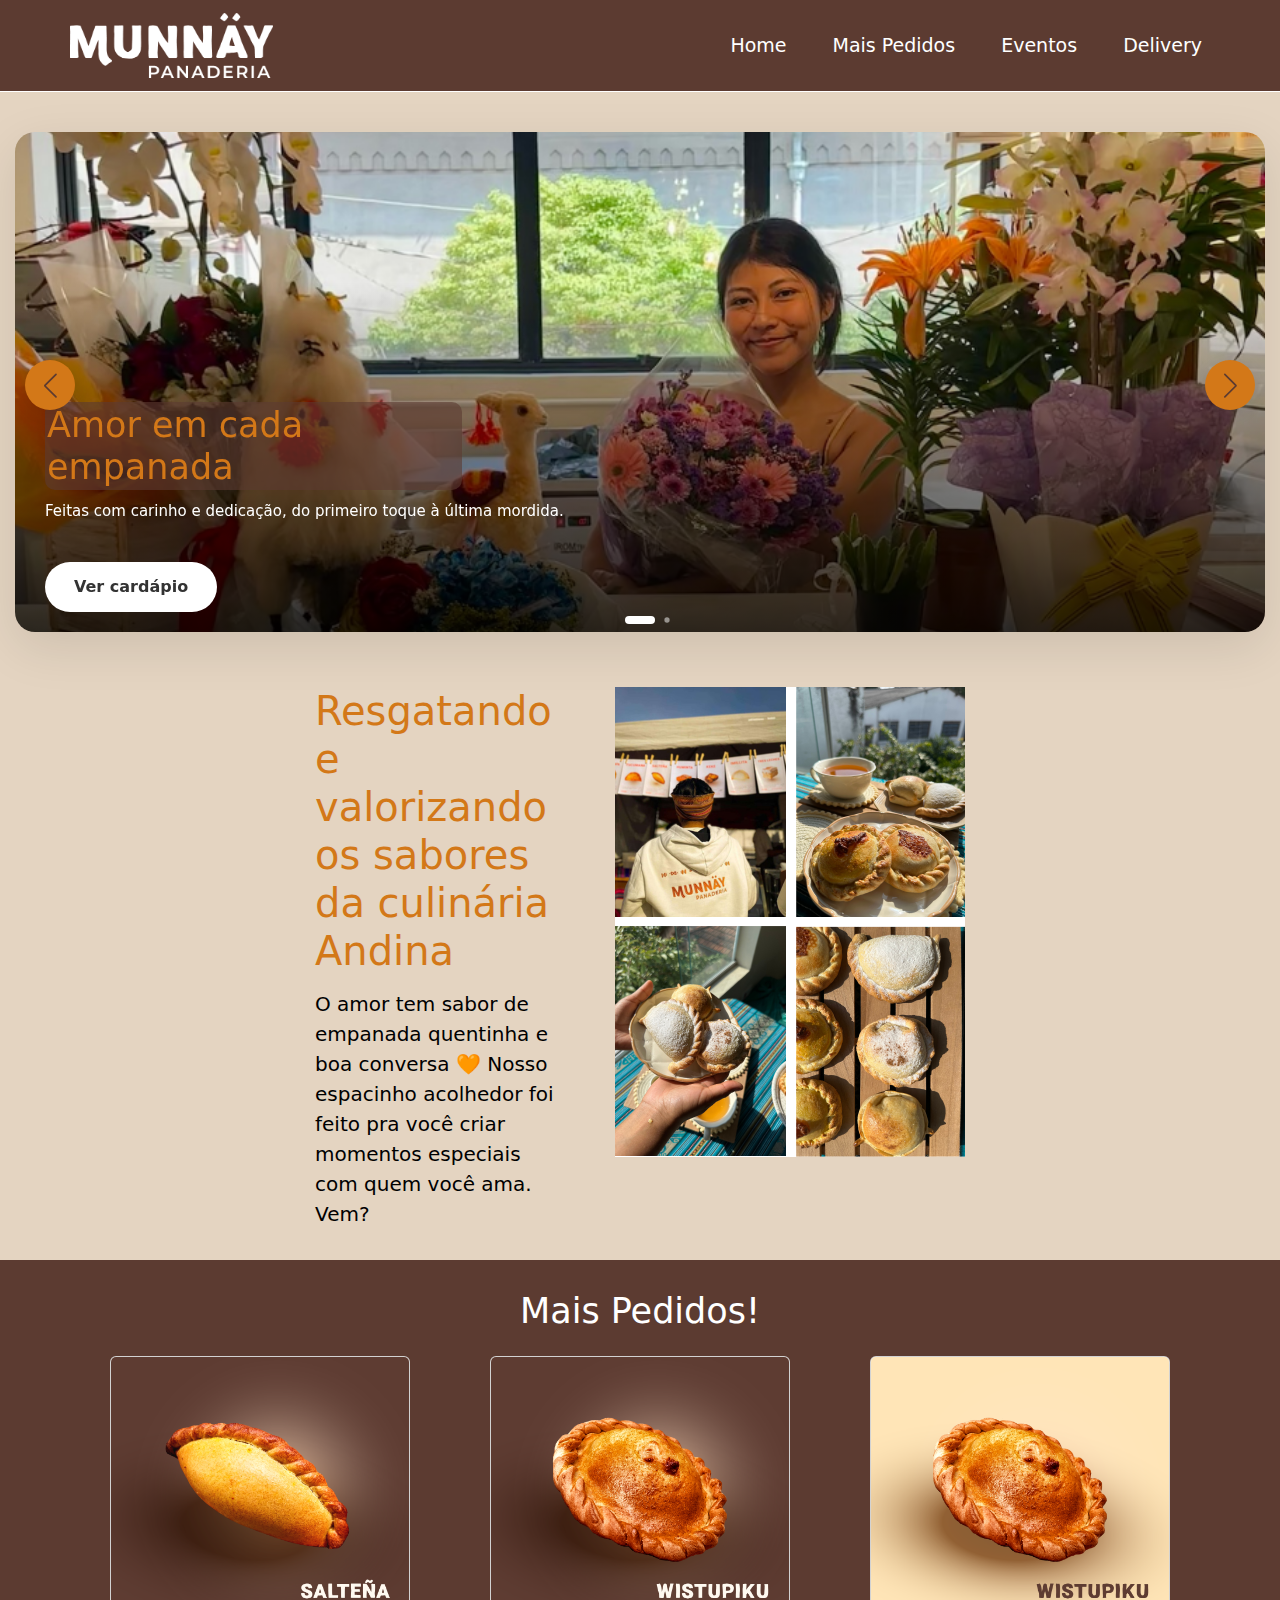
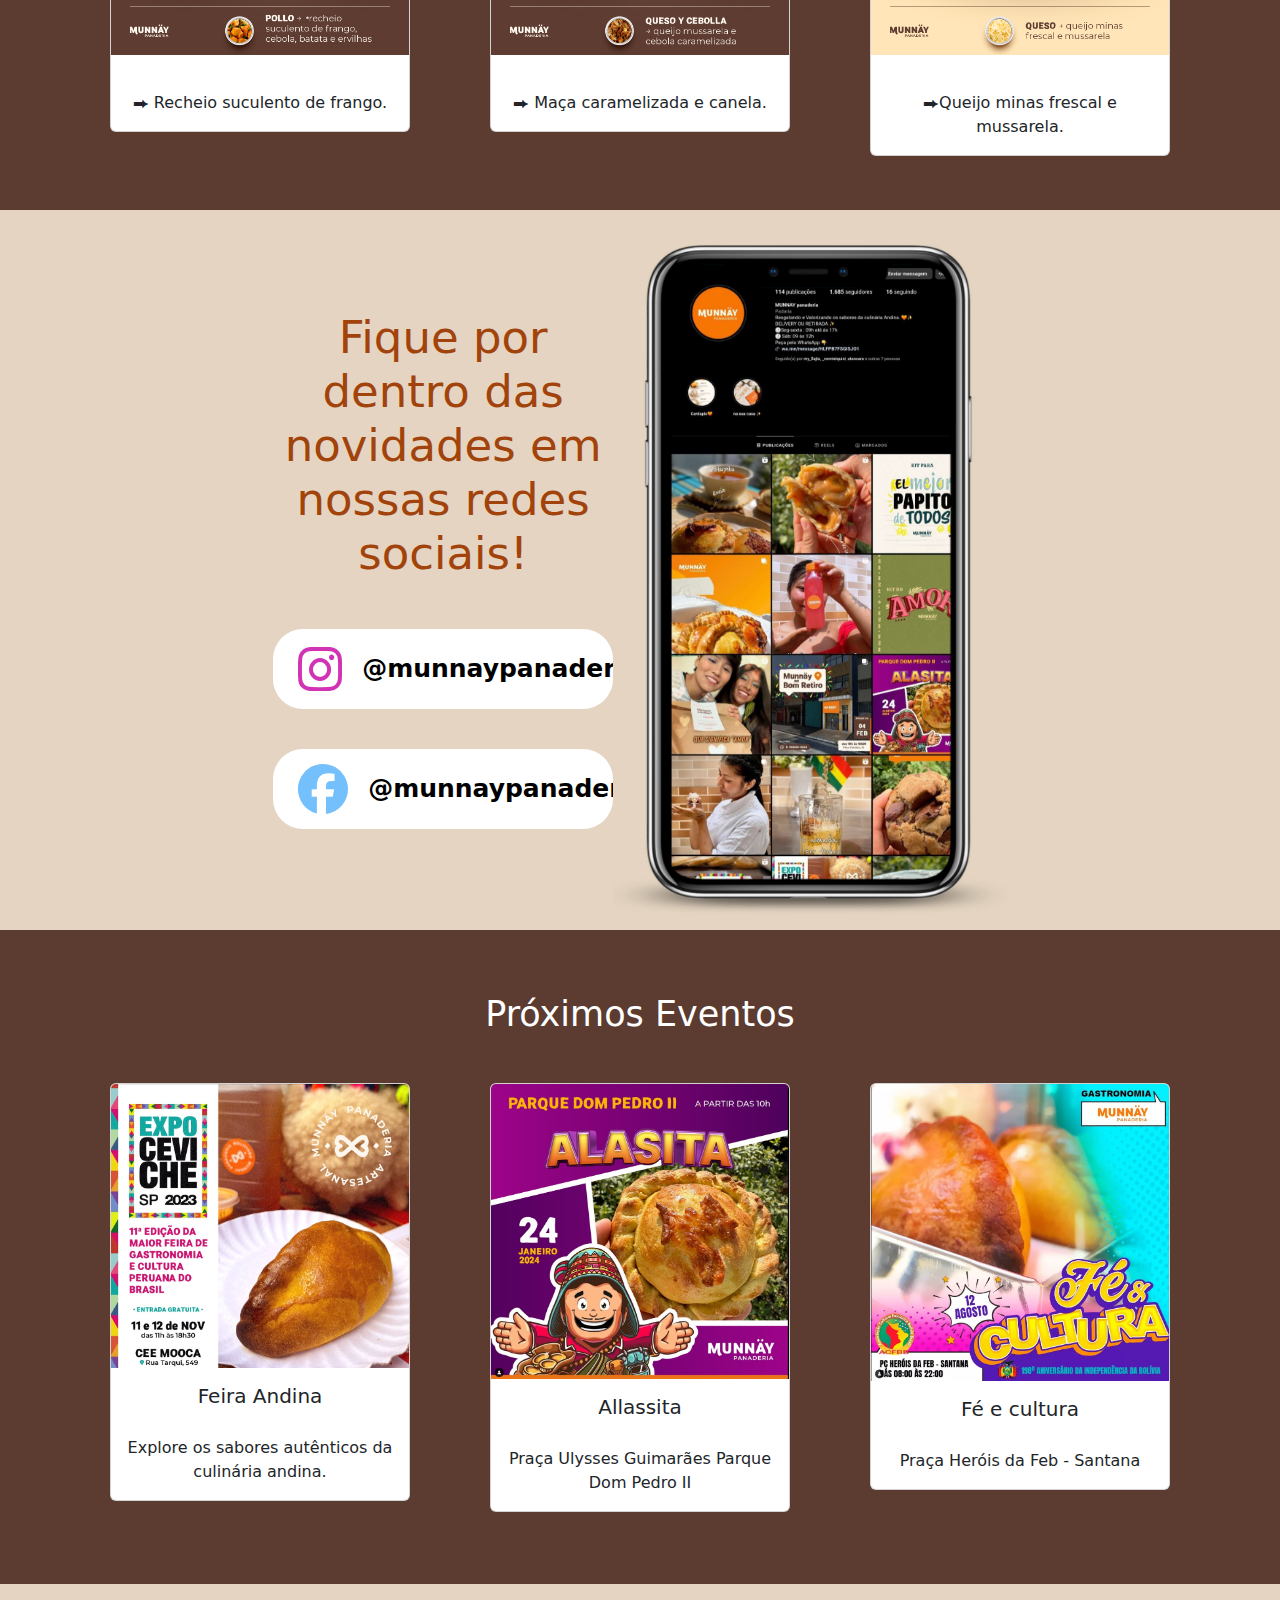
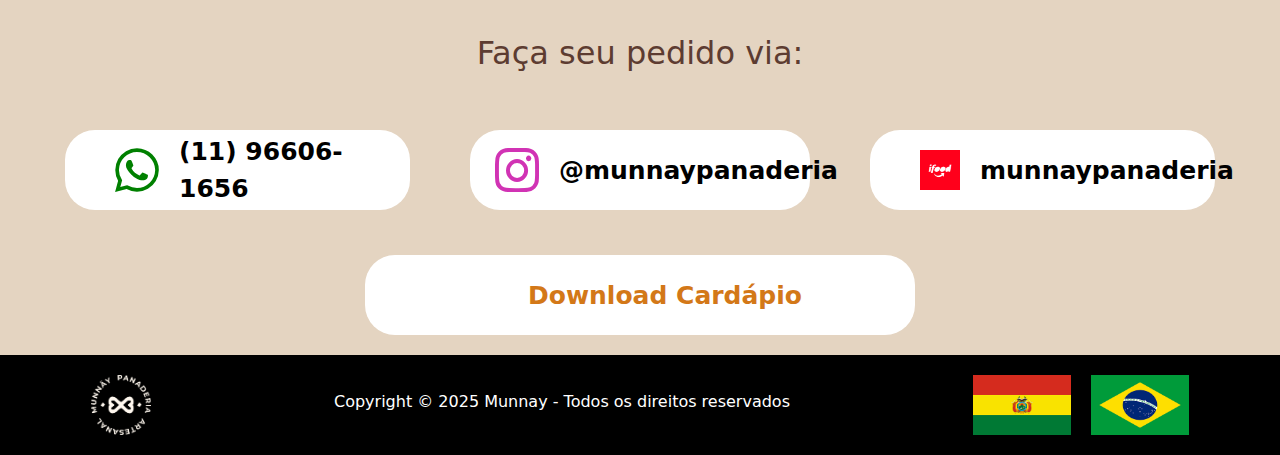
==== index.html @ 59b4f4cb "s" ====
<!DOCTYPE html>
<html lang="pt-br">

<head>
    <meta charset="UTF-8">
    <meta name="viewport" content="width=device-width, initial-scale=1.0">
    <title>Munnäy Panaderia</title>
    <link rel="icon" type="image/x-icon" href="./assets/logo-laranja2.PNG">
    <link rel="stylesheet" href="https://cdnjs.cloudflare.com/ajax/libs/font-awesome/6.5.2/css/all.css">
    <link rel="preconnect" href="https://fonts.googleapis.com">
    <link rel="preconnect" href="https://fonts.gstatic.com" crossorigin>
    <link href="https://fonts.googleapis.com/css2?family=DM+Sans:wght@100..1000&display=swap" rel="stylesheet">
    <link rel="stylesheet" href="https://cdn.jsdelivr.net/npm/swiper@11/swiper-bundle.min.css">
    <link rel="stylesheet" href="https://cdnjs.cloudflare.com/ajax/libs/animate.css/4.1.1/animate.min.css">
    <link rel="stylesheet" href="https://emersontarqui.github.io/quarta/css/main.css" />
    <link href="https://cdn.jsdelivr.net/npm/bootstrap@5.3.3/dist/css/bootstrap.min.css" rel="stylesheet">
</head>

<body>
    <nav class="navbar navbar-expand-lg header">
        <div class="container">
            <a class="navbar-brand" href="#"><img src="./assets/logo_branco.png" height="65" alt="Logo" /></a>
            <button class="navbar-toggler" type="button" data-bs-toggle="collapse" data-bs-target="#navbarNav">
                <span class="navbar-toggler-icon"></span>
            </button>
            <div class="collapse navbar-collapse" id="navbarNav">
                <ul class="navbar-nav ms-auto">
                    <li class="nav-item"><a class="nav-link" href="#home">Home</a></li>
                    <li class="nav-item"><a class="nav-link" href="#sobre">Mais Pedidos</a></li>
                    <li class="nav-item"><a class="nav-link" href="#eventos">Eventos</a></li>
                    <li class="nav-item"><a class="nav-link" href="#delivery">Delivery</a></li>
                </ul>
            </div>
        </div>

    </nav>

    <section class="carrossel">

        <div class="swiper-container">
    
            <div class="swiper">
                <!-- Dentro dessa classe colocamos os slides -->
                <div class="swiper-wrapper"> 
                    <!-- slide1 -->
                    <div class="swiper-slide" style="background-image: url('./assets/carrossel1.png');">
                     <div class="slide-overlay"></div>
                     <div class="slide-content">
                     <h2>Amor em cada empanada</h2>
                     <p>Feitas com carinho e dedicação, do primeiro toque à última mordida.</p>
                     <a href="https://drive.google.com/file/d/1AQqlFdP1Kxzvd8Bk-unu0koOihPmuIw1/view?usp=sharing" target="_blank" class="btn">Ver cardápio</a>
                    </div>
                </div>
                
        
                <!-- slide2 -->
        
                <div class="swiper-slide" style="background-image: url('./assets/carrossel2.jpg');">
                    <div class="slide-overlay"></div>
                    <div class="slide-content">
                    <h2>Tradição em cada pedaço</h2>
                    <p>Receitas feitas com dedicação, trazendo aconchego em cada mordida.</p>
                    <a href="https://api.whatsapp.com/message/HLFPB7FSGISJO1?autoload=1&app_absent=0"  target="_blank" class="btn">Peça Já</a>
                   </div>
               </div>
               
        
                  <!-- slide3 -->
        
                  <div class="swiper-slide" style="background-image: url('./assets/carrossel3.jpg');">
                    <div class="slide-overlay"></div>
                    <div class="slide-content">
                    <h2>Sabor feito com amor</h2>
                    <p>Empanadas preparadas com amor, para momentos que aquecem o coração.</p>
                    <a href="https://www.instagram.com/munnaysp/" target="_blank" class="btn">Descubra mais</a>
                   </div>
               </div>
               </div>
        
                    <!-- Paginaçào (pontinhos para saber em qual slide está)-->
                    <div class="swiper-pagination"> </div>
                        <!-- Botoes para navegaçao -->
                        <div class="swiper-button-prev"></div>
                        <div class="swiper-button-next"></div>
                    
              
            </div>
        </div>
    
    </section>
    
<section class="home">
    <article class="column-home" id="home">
        <h1 class="animate__animated animate__backInLeft">Resgatando e valorizando os sabores da culinária Andina</h1>
        <p>O amor tem sabor de empanada quentinha e boa conversa 🧡
            Nosso espacinho acolhedor foi feito pra você criar momentos especiais
            com quem você ama. Vem?</p>
        </article>

        <div class="img-home">
            <img src="./assets/gridfotos.png" alt="Imagem Principal">
        </div>
    </section>



    <section class="sobre" id="sobre">
    <article class="container text-center" >
        <h2 class="mb-4 text-pedidos  animate__animated animate__bounce animate__infinite animate__slow">Mais Pedidos!</h2>
       
        <div class="row">
            <div class="col-md-4 mb-4">
                <div class="card">
                    <img src="./assets/saltena.PNG" class="card-img-top" alt="Saltena">
                    <div class="card-body">
                        <p class="card-text">⮕ Recheio suculento de frango.</p>
                    </div>
                </div>
            </div>
            <div class="col-md-4 mb-4">
                <div class="card">
                    <img src="./assets/wistupiku.PNG" class="card-img-top" alt="Imillita">
                    <div class="card-body">
                        <p class="card-text">⮕ Maça caramelizada e canela.</p>
                    </div>
                </div>
            </div>
            <div class="col-md-4 mb-4">
                <div class="card">
                    <img src="./assets/wistupiku2.PNG" class="card-img-top" alt="Wistupiku">
                    <div class="card-body">
                        <p class="card-text">⮕Queijo minas frescal e mussarela.</p>
                    </div>
                </div>
            </div>
        </div>
        </article>
    </section>

    <section class="redes" id="redes">
        <div class="mainredes">
            <h4 class="animate__animated animate__pulse  animate__infinite">Fique por dentro das novidades em nossas redes sociais!</h4>
            <a href="https://www.instagram.com/munnaypanaderia/" class="instagram" target="_blank"><i
                    class="fa-brands fa-instagram" style="color: #d133b4; font-size: 50px"></i>@munnaypanaderia</a>
            <a href="https://www.facebook.com/munnaypanaderia/" class="facebook" target="_blank"><i
                    class="fa-brands fa-facebook" style="color: #74C0FC; font-size: 50px"></i>@munnaypanaderia</a>
        </div>
        <div class="celular-redes">
            <img src="./assets/mockupcel.png"  alt="celularredes" />
        </div>
    </section>

    <section class="eventos">
        <article class="container py-5 text-center" id="eventos">
            <h2 class="text-eventos mb-5 animate__animated animate__flash animate__infinite animate__slow">Próximos Eventos</h2>
            <div class="row">
                <div class="col-sm-12 col-md-4 mb-4">
                    <div class="card">
                        <img src="evento1.png" class="card-img-top img-fluid" alt="Evento 1">
                        <div class="card-body">
                            <h5 class="card-title">Feira Andina</h5>
                            <p class="card-text">Explore os sabores autênticos da culinária andina.</p>
                        </div>
                    </div>
                </div>
                <div class="col-sm-12 col-md-4 mb-4">
                    <div class="card">
                        <img src="./assets/evento2.png" class="card-img-top img-fluid" alt="Evento 2">
                        <div class="card-body">
                            <h5 class="card-title">Allassita</h5>
                            <p class="card-text">Praça Ulysses Guimarães Parque Dom Pedro II</p>
                        </div>
                    </div>
                </div>
                <div class="col-sm-12 col-md-4 mb-4">
                    <div class="card">
                        <img src="./assets/evento3.png" class="card-img-top img-fluid" alt="Evento 3">
                        <div class="card-body">
                            <h5 class="card-title">Fé e cultura</h5>
                            <p class="card-text">Praça Heróis da Feb - Santana</p>
                        </div>
                    </div>
                </div>
            </div>
        </article>
    </section>
    

    <section class="delivery" id="delivery">

        <div class="header-delivery">
            <h2 class=" animate__animated animate__bounceIn animate__infinite animate__slow">Faça seu pedido via:</h2>
        </div>

        <article class="maindelivery">

            <a href="https://api.whatsapp.com/message/HLFPB7FSGISJO1?autoload=1&app_absent=0" class="whatsapp"
                target="_blank"><i class="fa-brands fa-whatsapp" style="color: green; font-size: 50px"></i>(11)
                96606-1656</a>
            <a href="https://www.instagram.com/munnaysp/" class="instagram" target="_blank"><i
                    class="fa-brands fa-instagram" style="color: #d133b4; font-size: 50px"></i>@munnaypanaderia</a>
            <a href="https://www.ifood.com.br/" class="ifood" target="_blank"><img src="./assets/Ifood.png" alt="ifood"
                    height="40px" width="40px">munnaypanaderia</a>

        </article>

        <article class="footer-delivery">
            <a href="https://drive.google.com/file/d/1AQqlFdP1Kxzvd8Bk-unu0koOihPmuIw1/view?usp=sharing" class="cardapio" target="_blank" alt="cardapio">Download Cardápio</a>
        </article>

    </section>



  <footer>
        <img class="logofooter" src="./assets/logo-branco-2.PNG" alt="logo-branco-2" height="60px" width="60px">
        <div class="text-footer">
        <h6>Copyright © 2025 Munnay - Todos os direitos reservados</h6>
    </div>
        <div class="bandeiras">
        <img src="./assets/bandeira bolivia.png" height="60px" width="98px"  alt="bandeirabolivia">
        <img src="./assets/bandeirabrasil.png" height="60px" width="98px"  alt="bandeirabrasil">
        </div>
    </footer>

    <script src="https://cdn.jsdelivr.net/npm/swiper@11/swiper-bundle.min.js"></script>
    <script src="https://cdn.jsdelivr.net/npm/bootstrap@5.3.3/dist/js/bootstrap.bundle.min.js"></script>
    <script src="https://emersontarqui.github.io/quarta/css/animacao/script.js"></script>
</html>
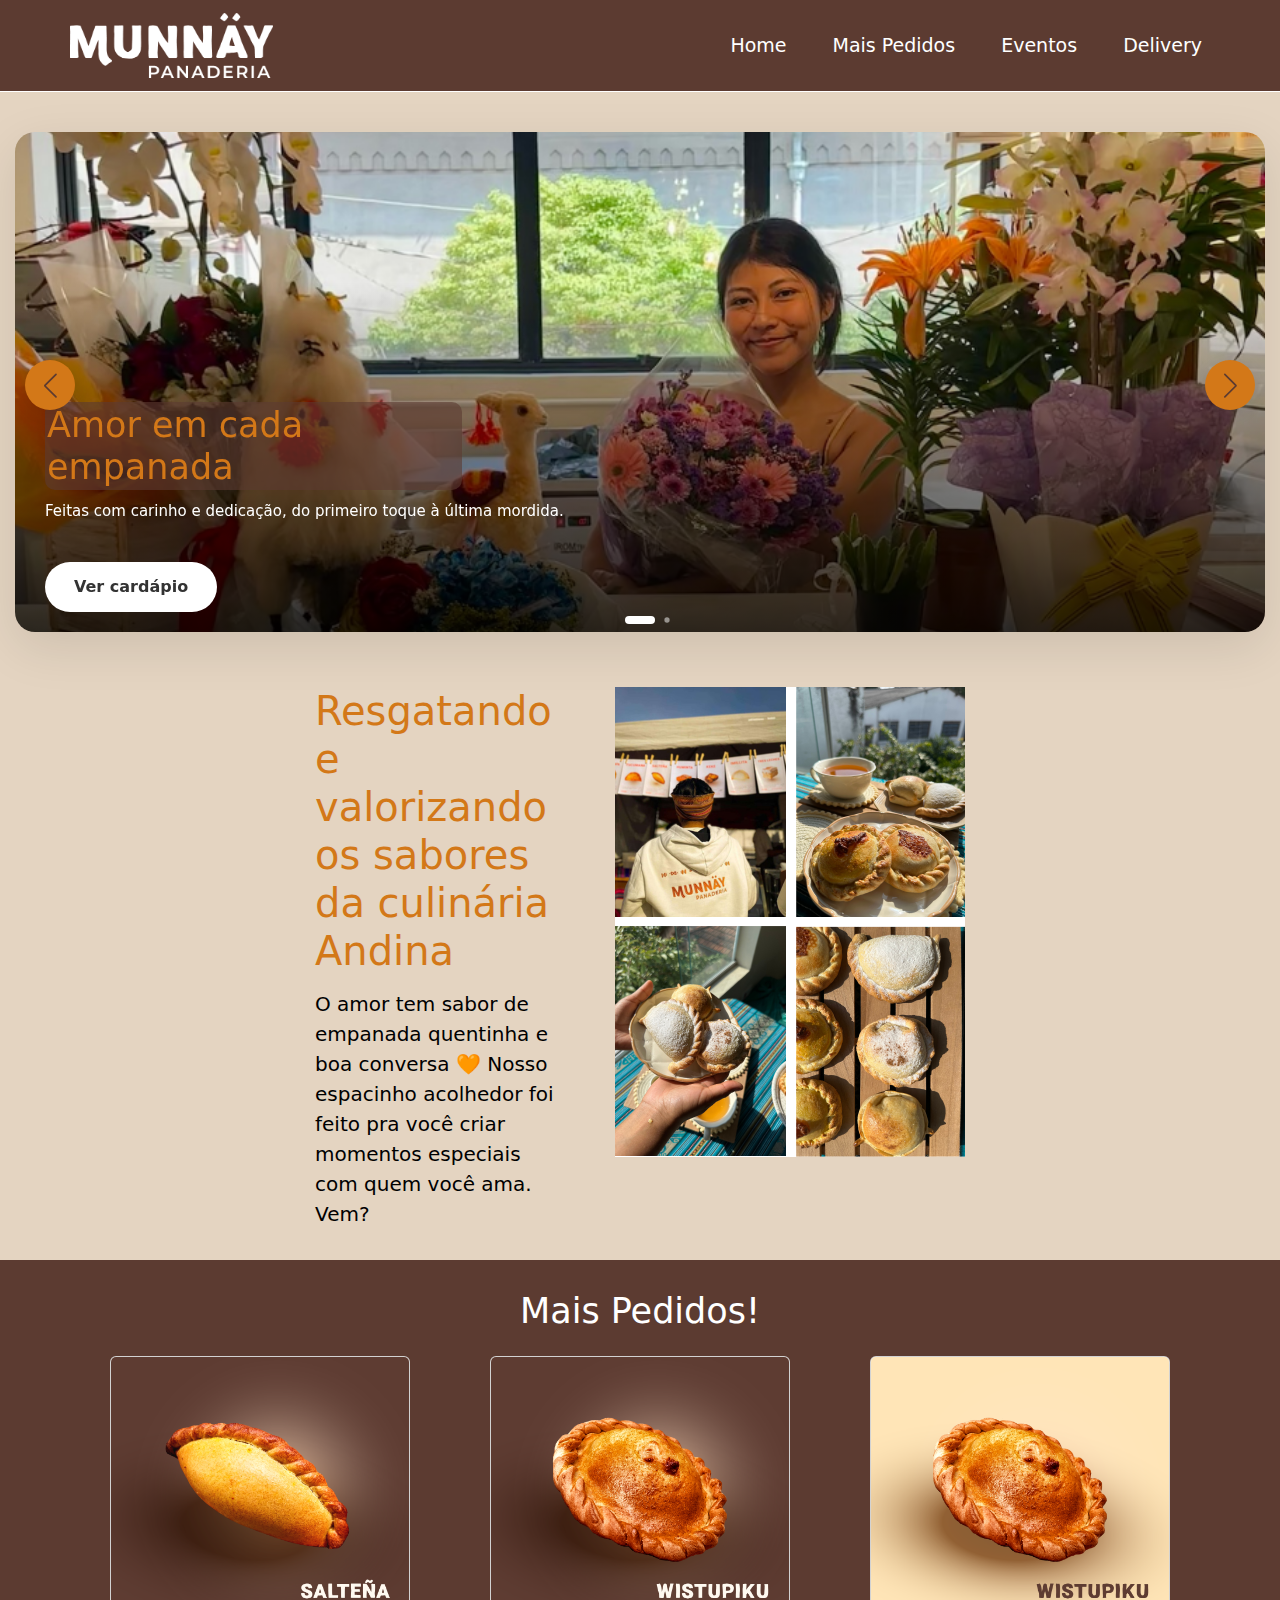
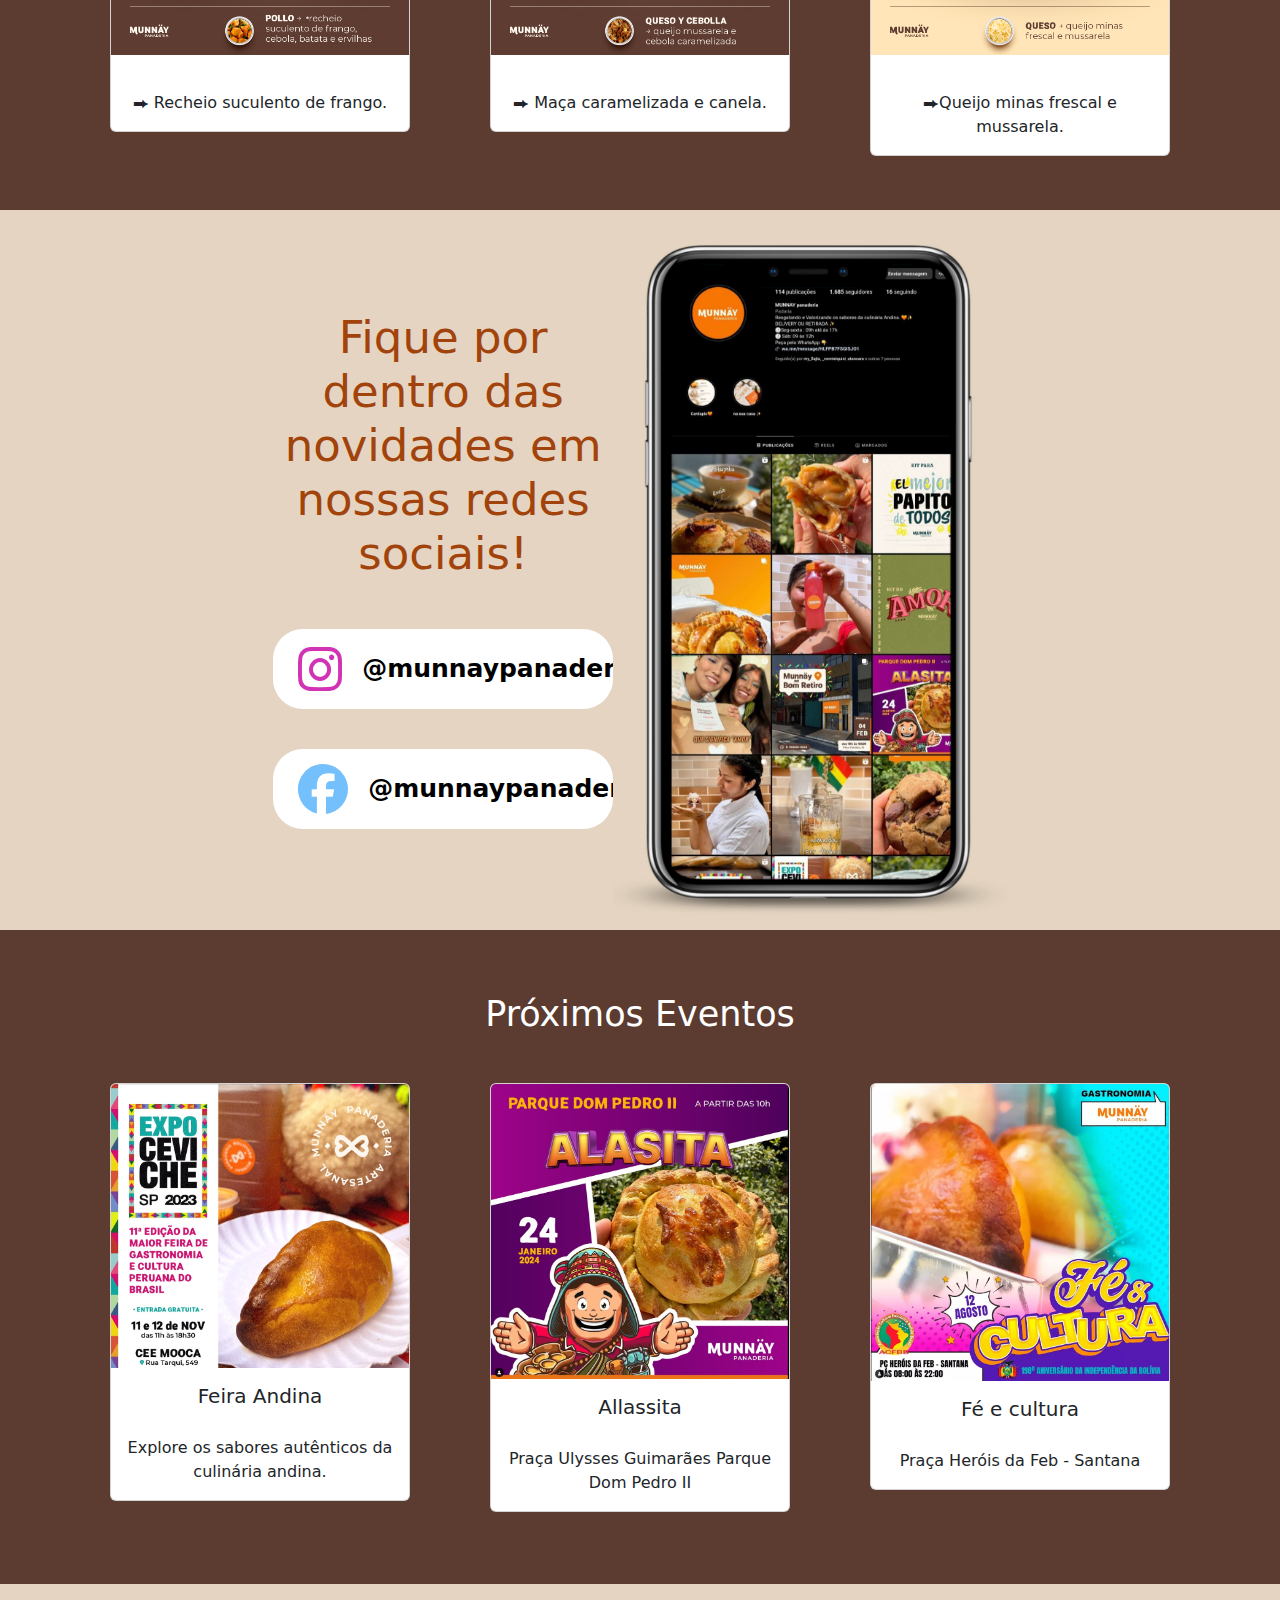
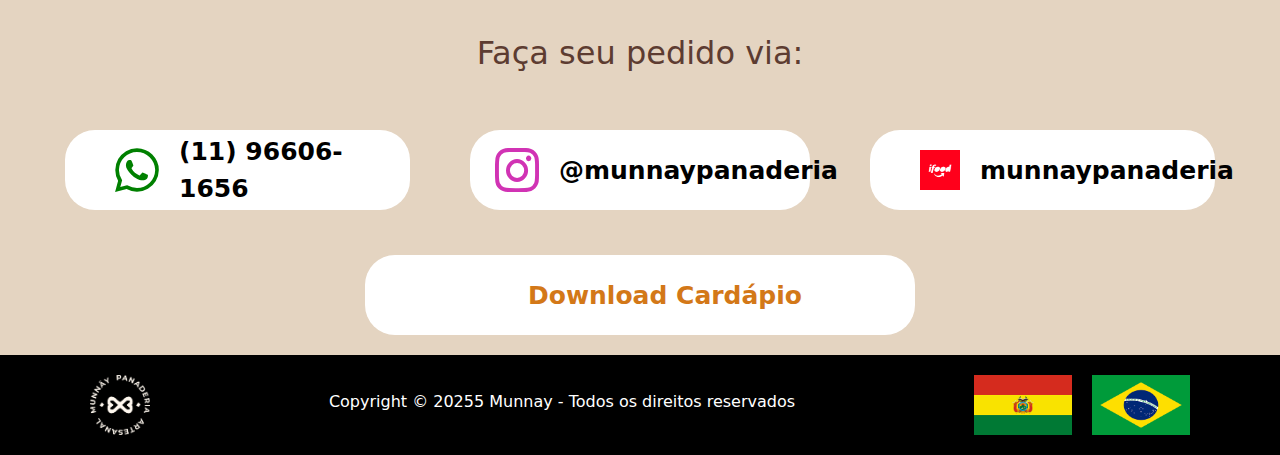
==== commit 069d9099: "s" ====
--- a/index.html
+++ b/index.html
@@ -215,7 +215,7 @@
   <footer>
         <img class="logofooter" src="./assets/logo-branco-2.PNG" alt="logo-branco-2" height="60px" width="60px">
         <div class="text-footer">
-        <h6>Copyright © 2025 Munnay - Todos os direitos reservados</h6>
+        <h6>Copyright © 20255 Munnay - Todos os direitos reservados</h6>
     </div>
         <div class="bandeiras">
         <img src="./assets/bandeira bolivia.png" height="60px" width="98px"  alt="bandeirabolivia">
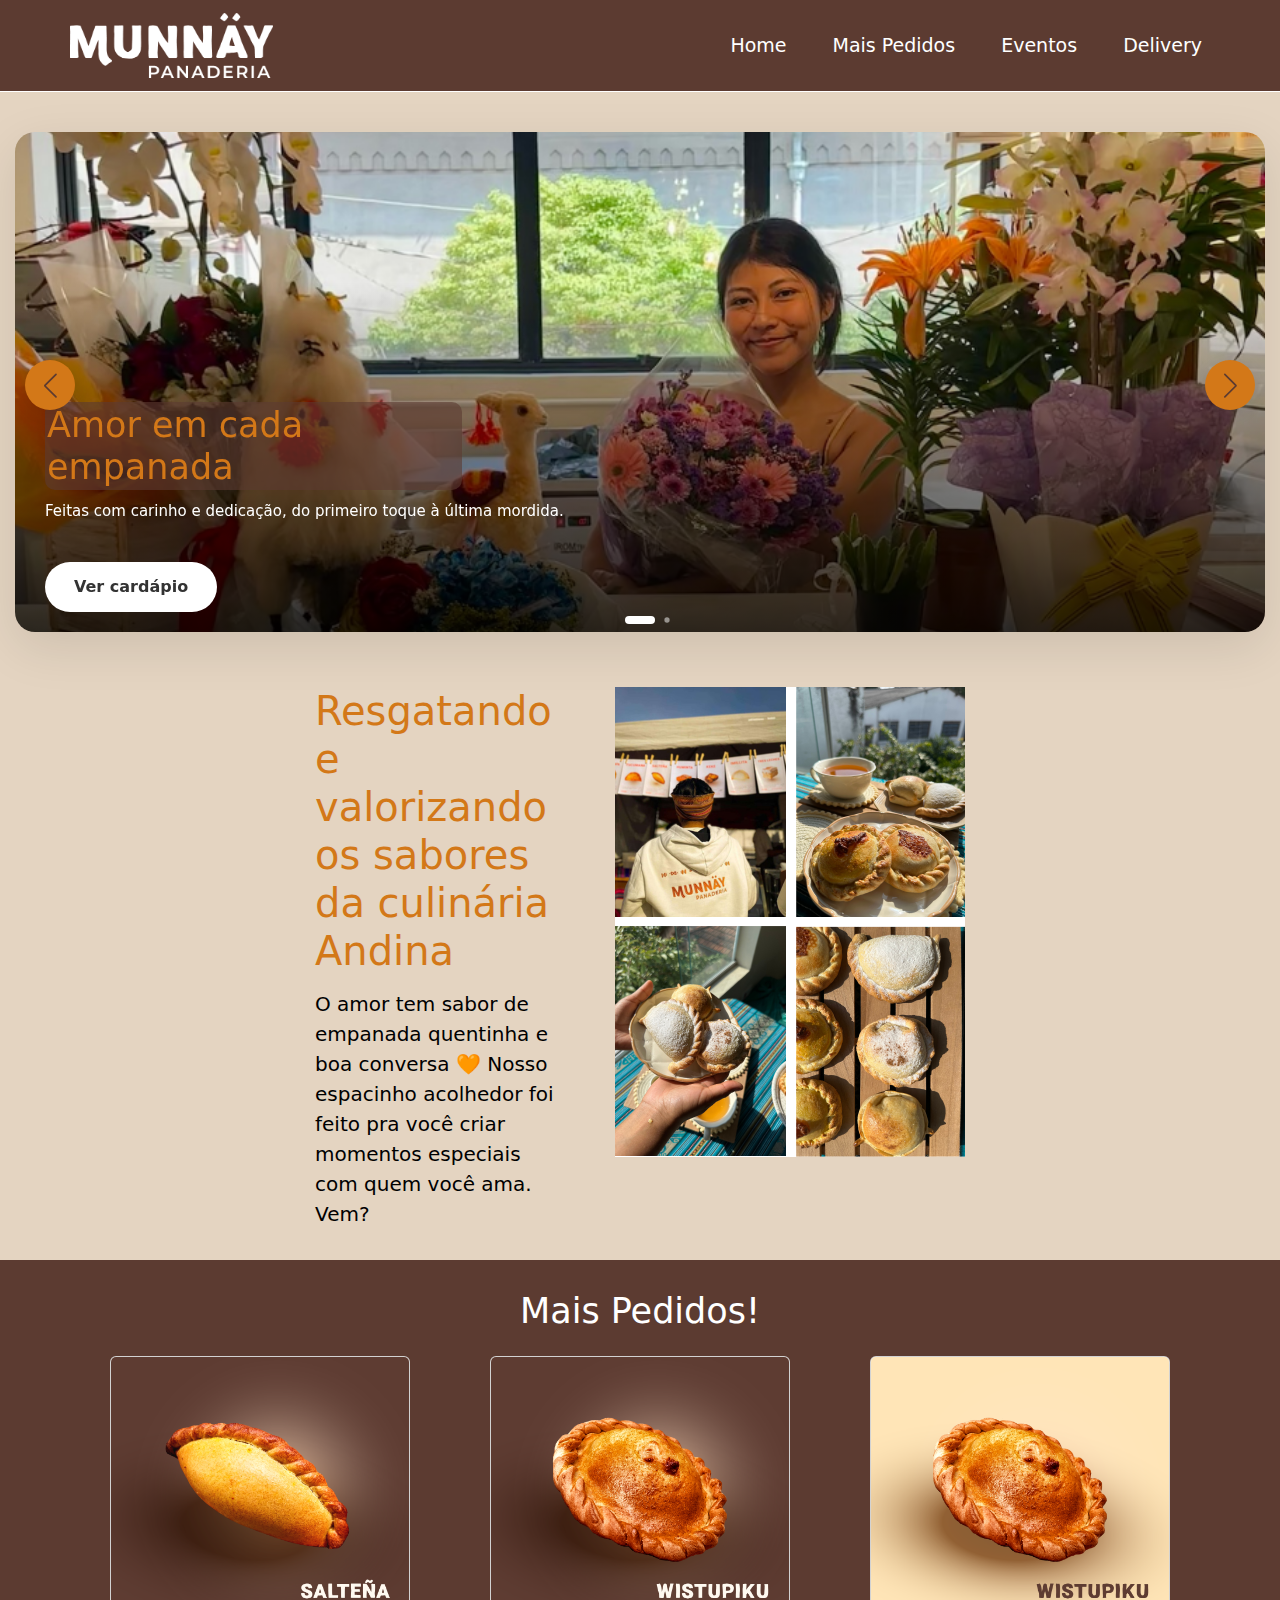
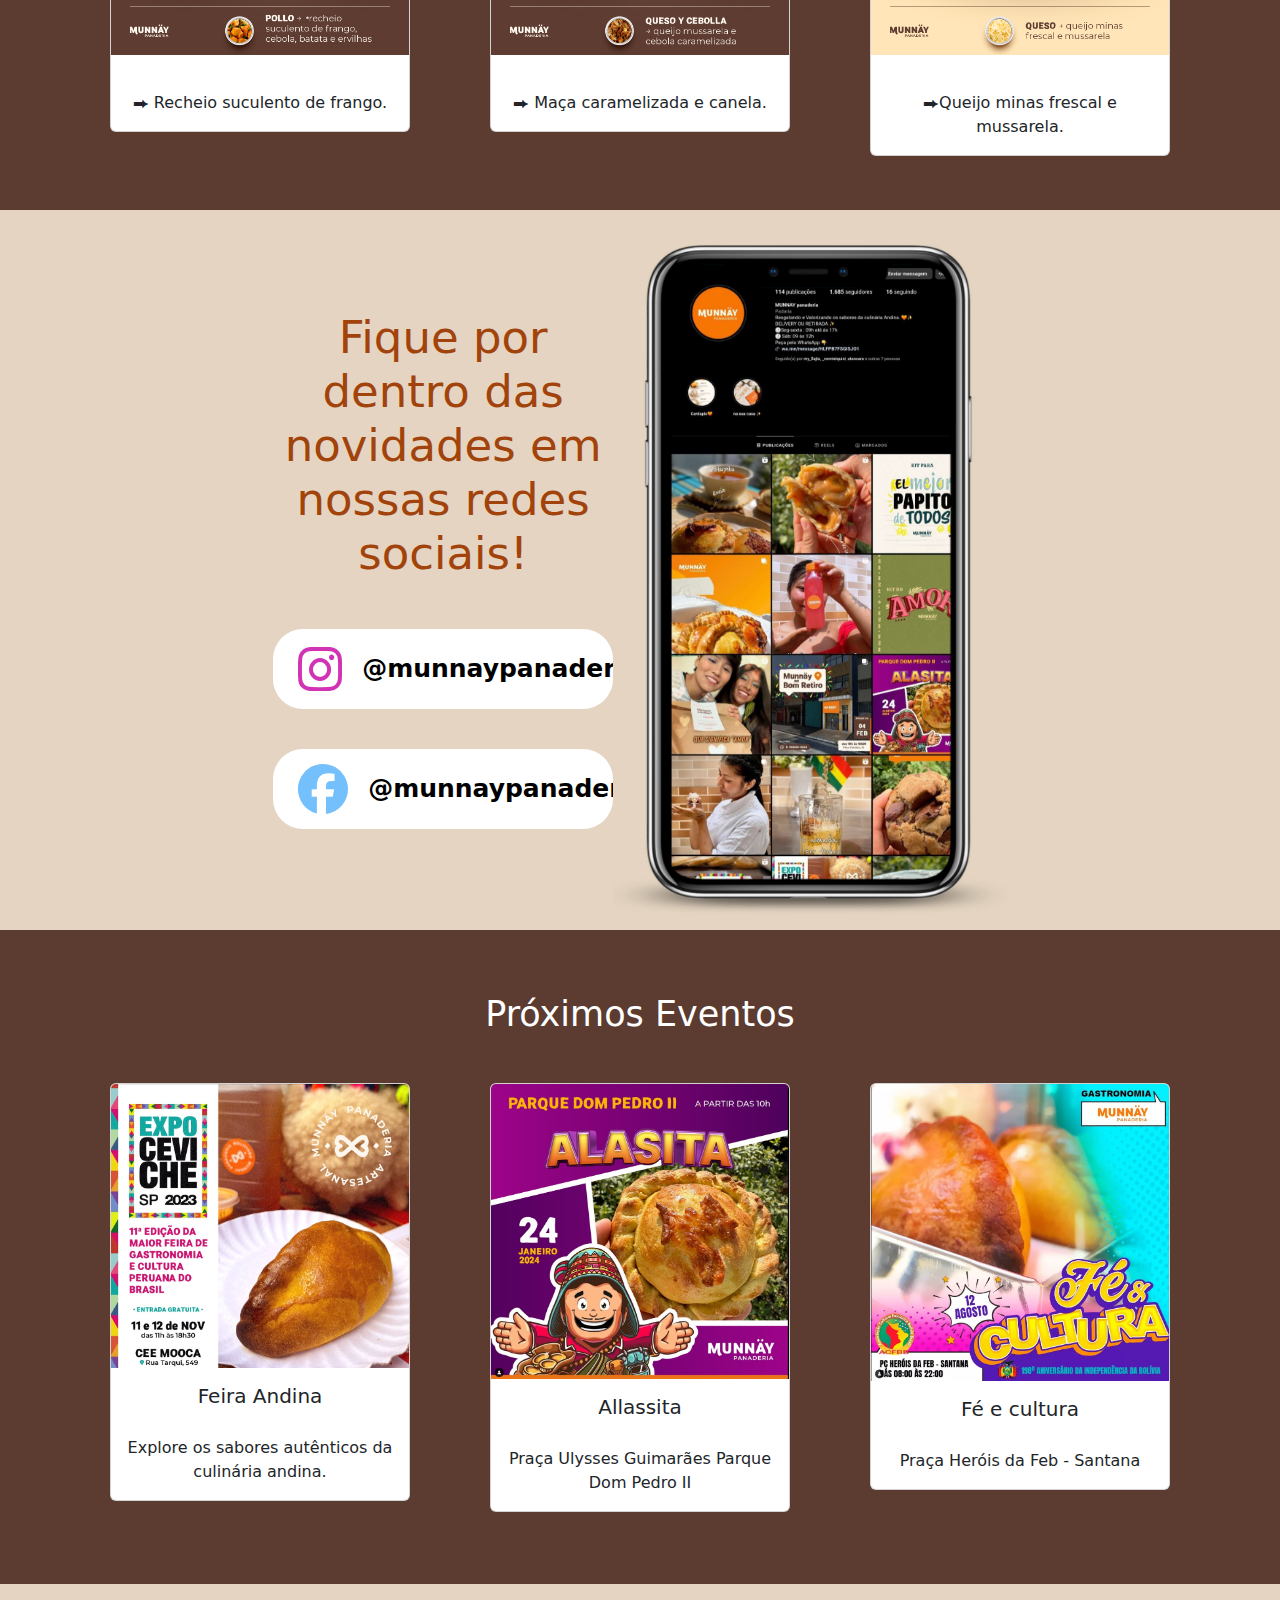
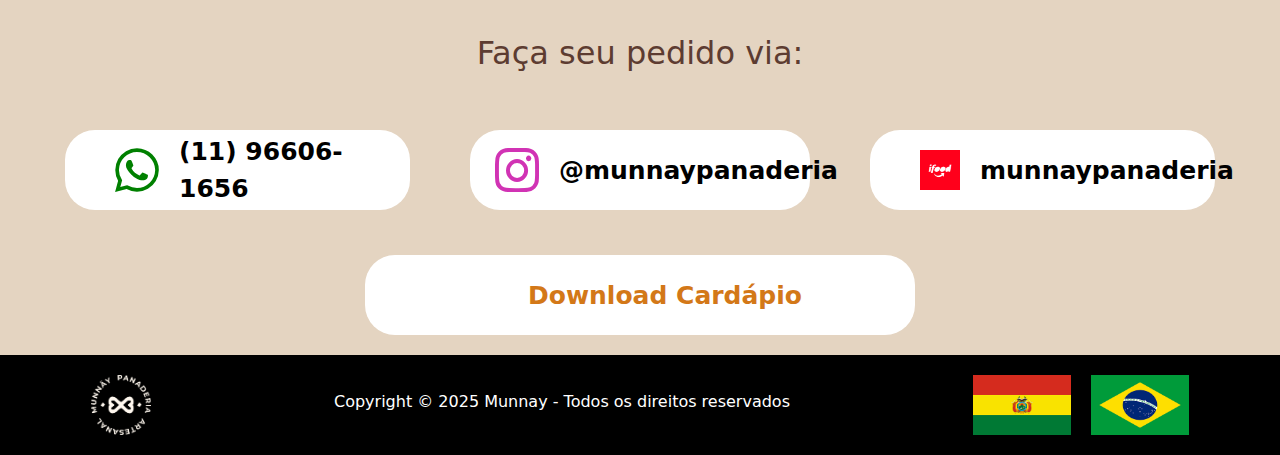
==== commit e6f6798a: "s" ====
--- a/index.html
+++ b/index.html
@@ -215,7 +215,7 @@
   <footer>
         <img class="logofooter" src="./assets/logo-branco-2.PNG" alt="logo-branco-2" height="60px" width="60px">
         <div class="text-footer">
-        <h6>Copyright © 20255 Munnay - Todos os direitos reservados</h6>
+        <h6>Copyright © 2025 Munnay - Todos os direitos reservados</h6>
     </div>
         <div class="bandeiras">
         <img src="./assets/bandeira bolivia.png" height="60px" width="98px"  alt="bandeirabolivia">
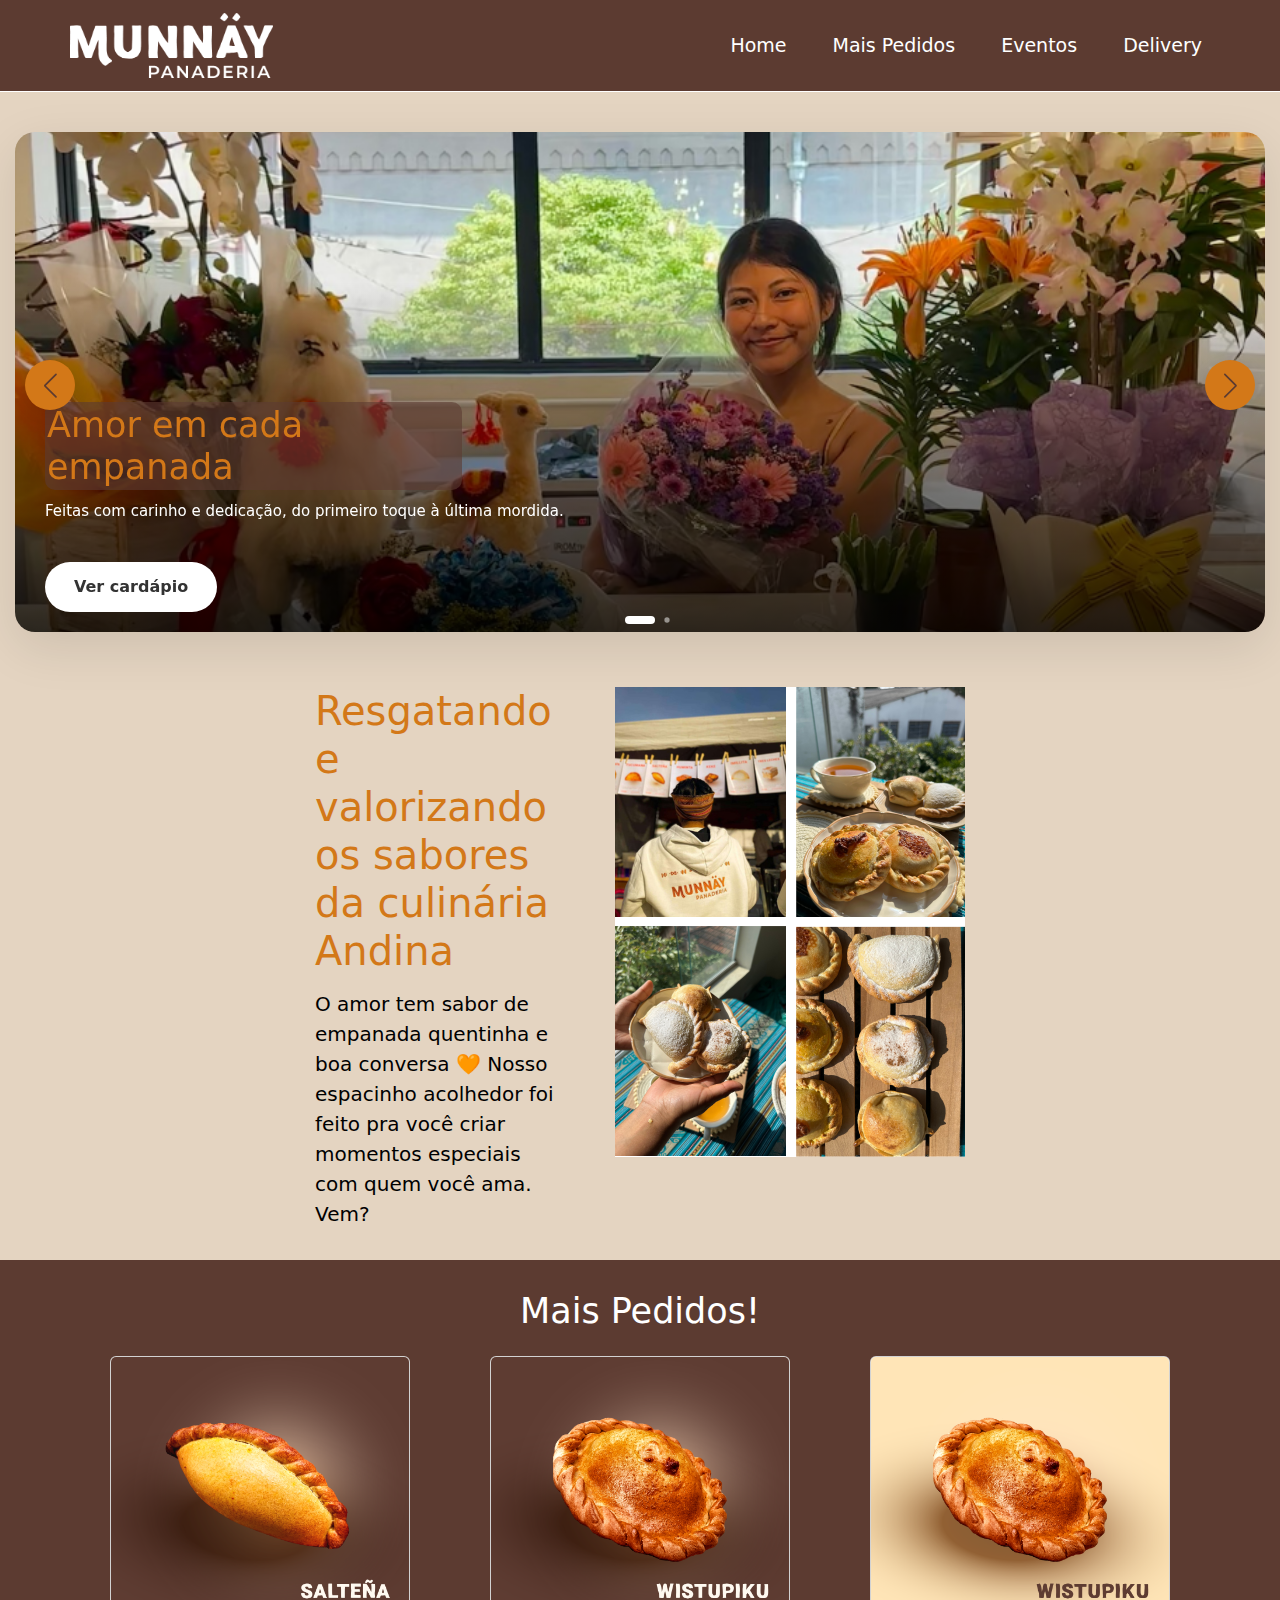
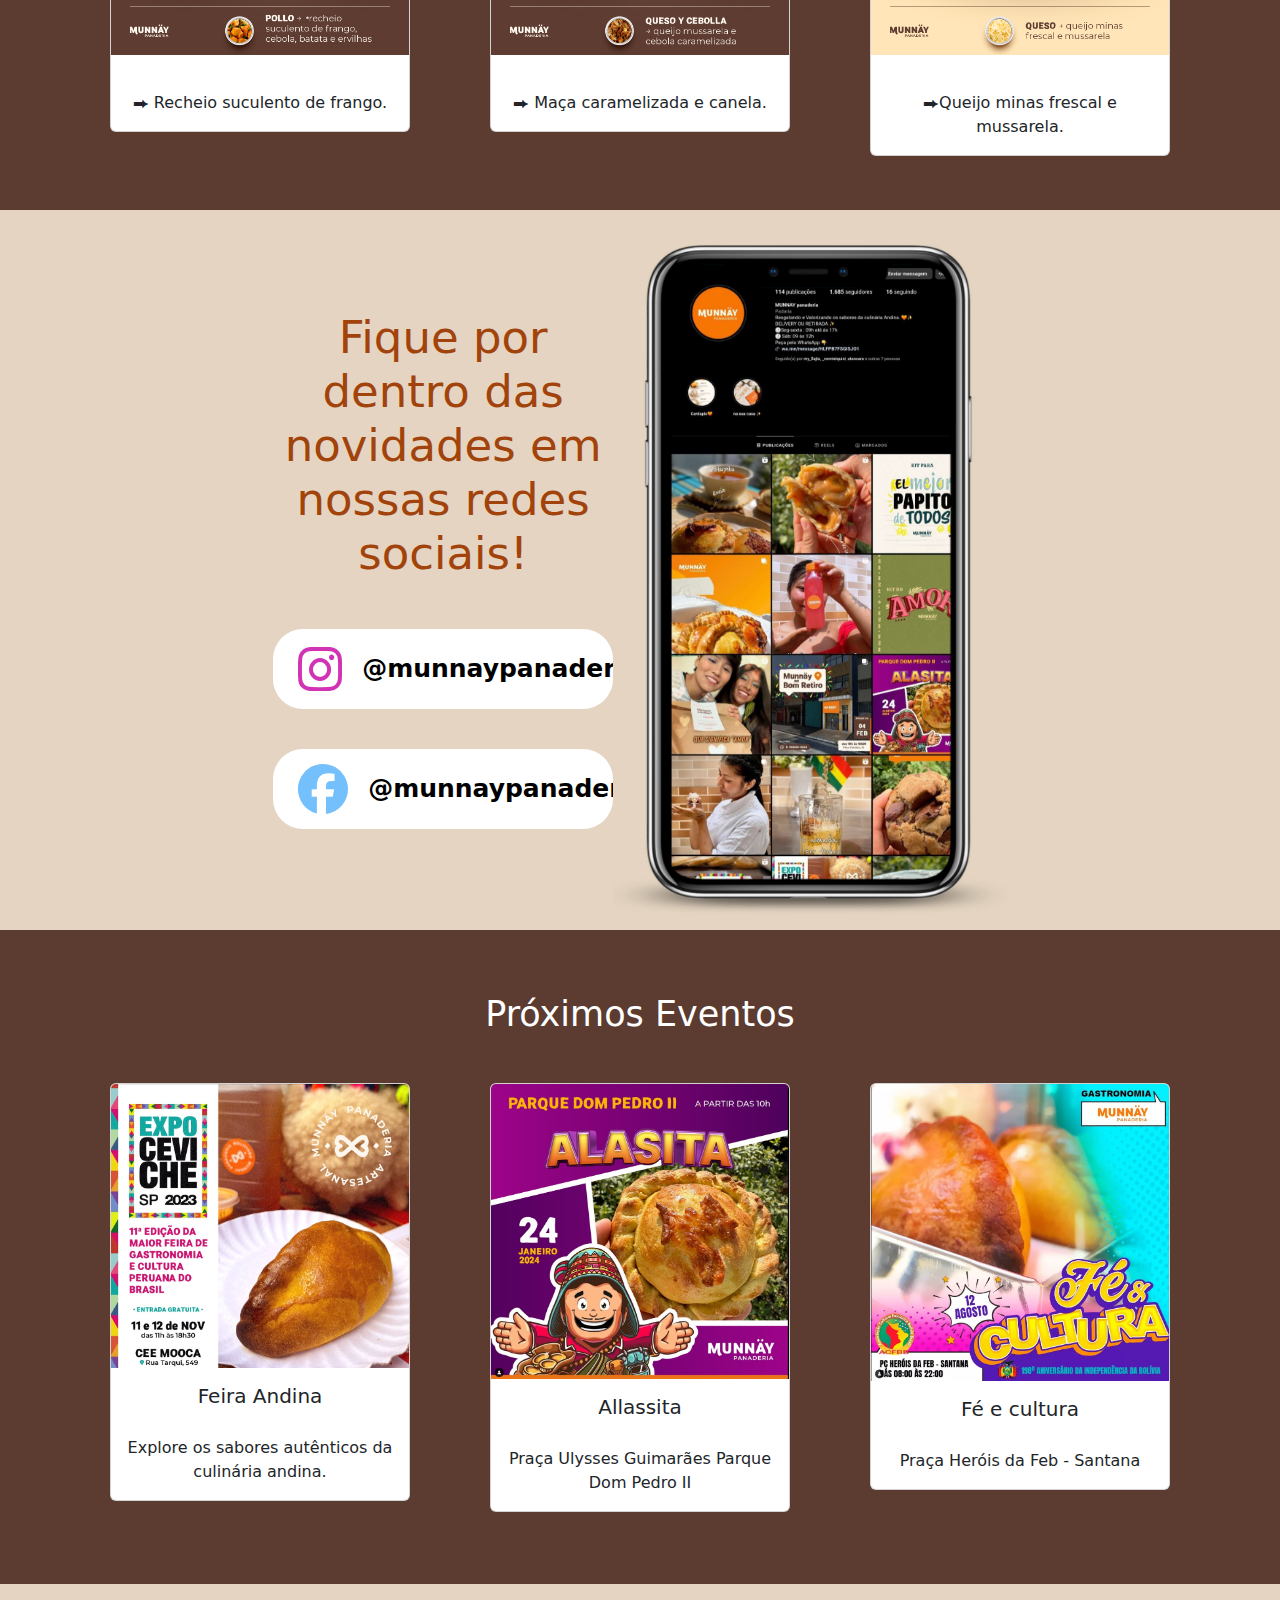
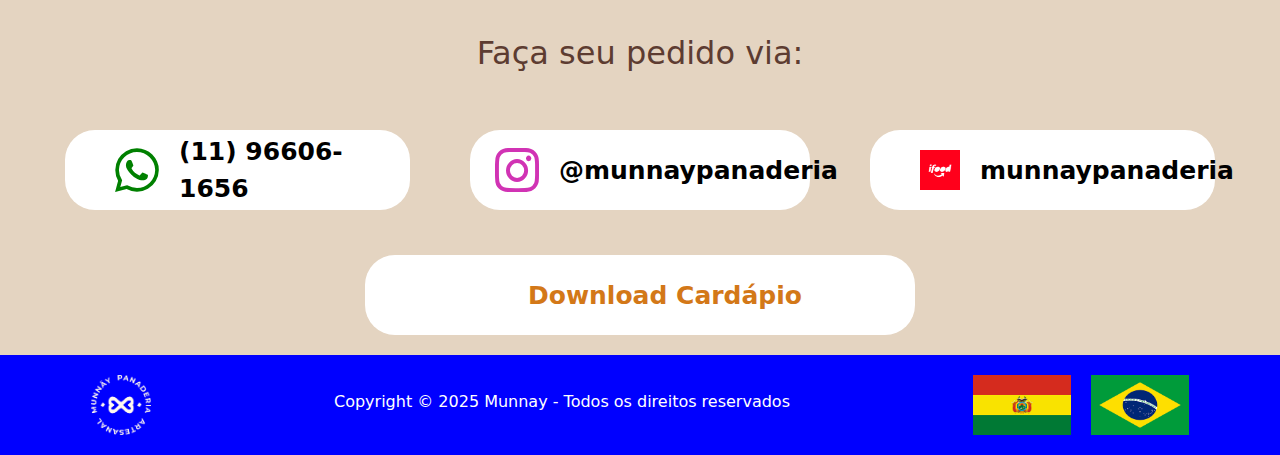
==== commit 65189faa: "s" ====
--- a/index.html
+++ b/index.html
@@ -156,7 +156,7 @@
             <div class="row">
                 <div class="col-sm-12 col-md-4 mb-4">
                     <div class="card">
-                        <img src="evento1.png" class="card-img-top img-fluid" alt="Evento 1">
+                        <img src="./assets/evento1.png" class="card-img-top img-fluid" alt="Evento 1">
                         <div class="card-body">
                             <h5 class="card-title">Feira Andina</h5>
                             <p class="card-text">Explore os sabores autênticos da culinária andina.</p>
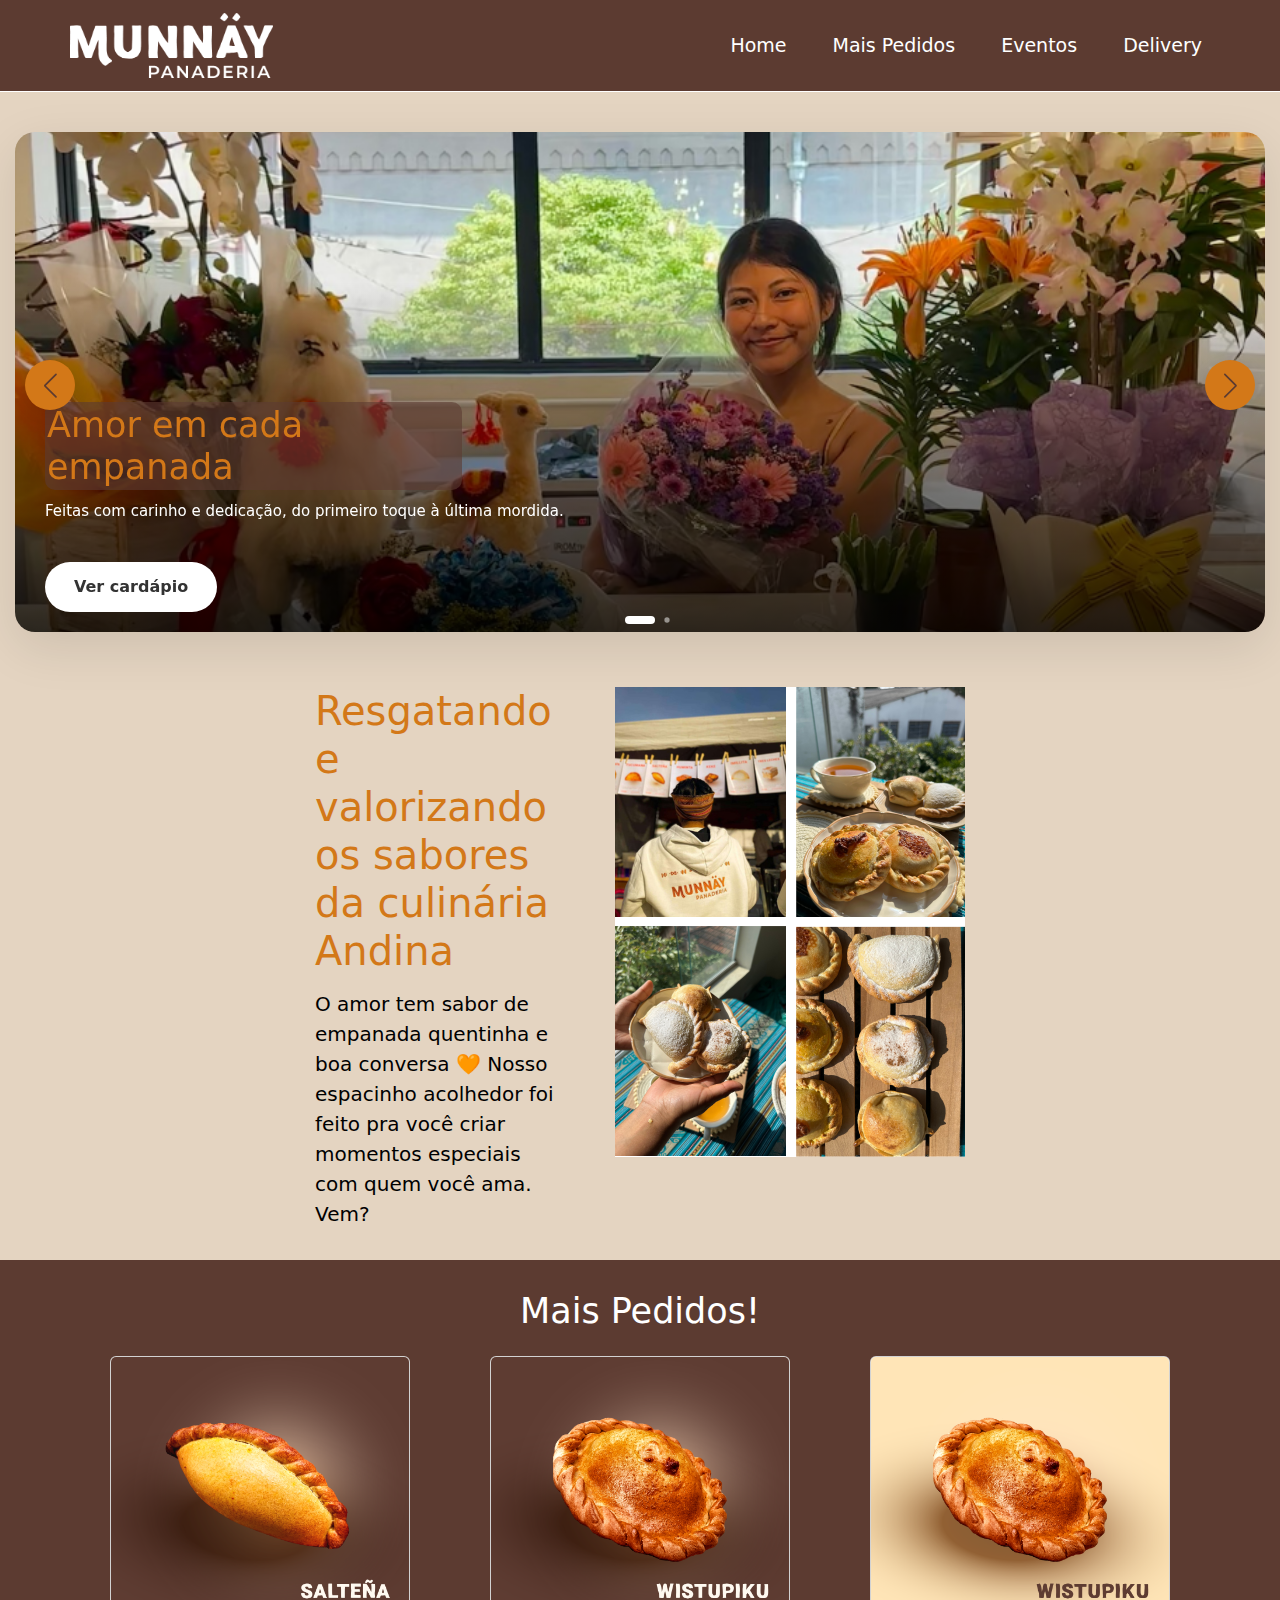
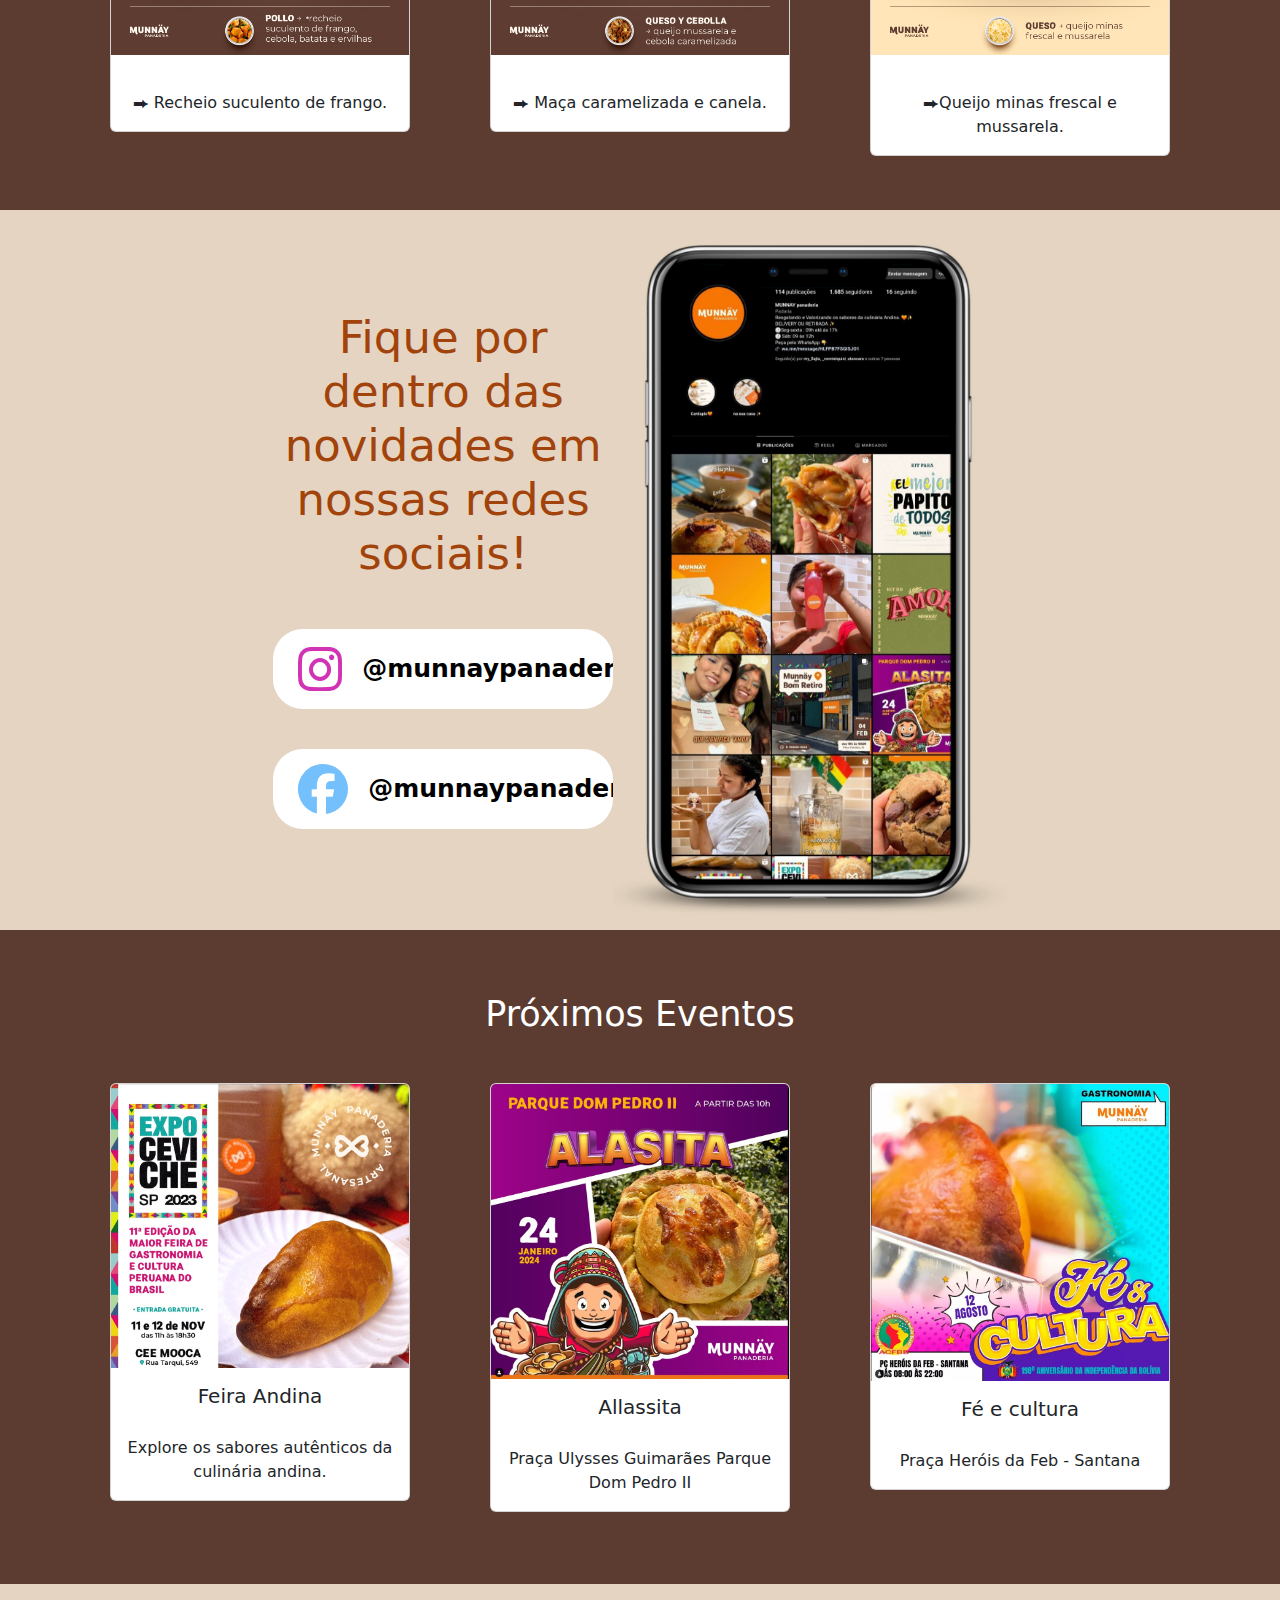
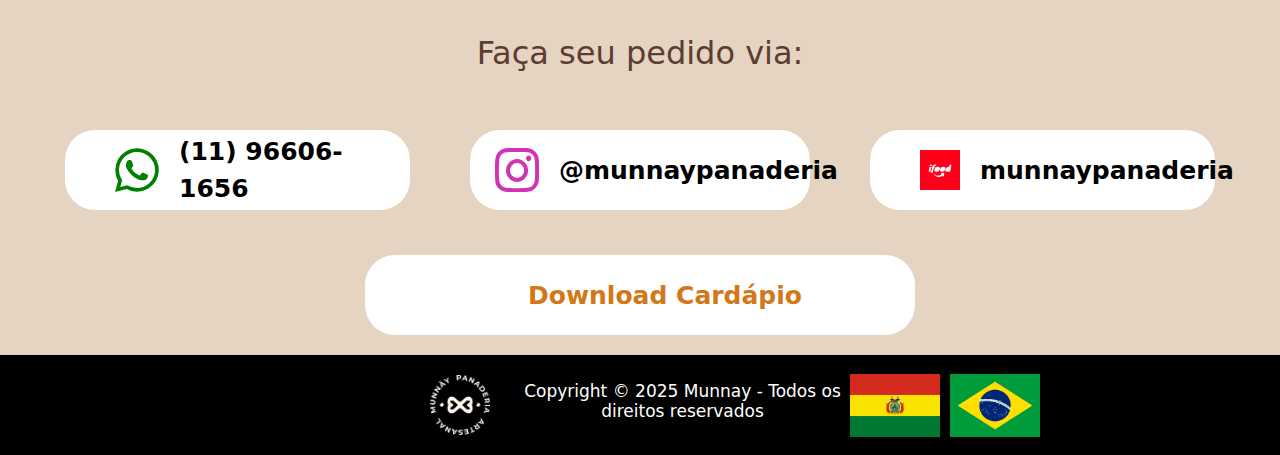
==== commit 274f2aee: "Update index.html" ====
--- a/index.html
+++ b/index.html
@@ -213,13 +213,14 @@
 
 
   <footer>
-        <img class="logofooter" src="./assets/logo-branco-2.PNG" alt="logo-branco-2" height="60px" width="60px">
         <div class="text-footer">
+            <div class="logofooter">
+            <img src="./assets/logo-branco-2.PNG" alt="logo-branco-2" ></div>
         <h6>Copyright © 2025 Munnay - Todos os direitos reservados</h6>
     </div>
         <div class="bandeiras">
-        <img src="./assets/bandeira bolivia.png" height="60px" width="98px"  alt="bandeirabolivia">
-        <img src="./assets/bandeirabrasil.png" height="60px" width="98px"  alt="bandeirabrasil">
+        <img src="./assets/bandeira bolivia.png"    alt="bandeirabolivia">
+        <img src="./assets/bandeirabrasil.png"   alt="bandeirabrasil">
         </div>
     </footer>
 
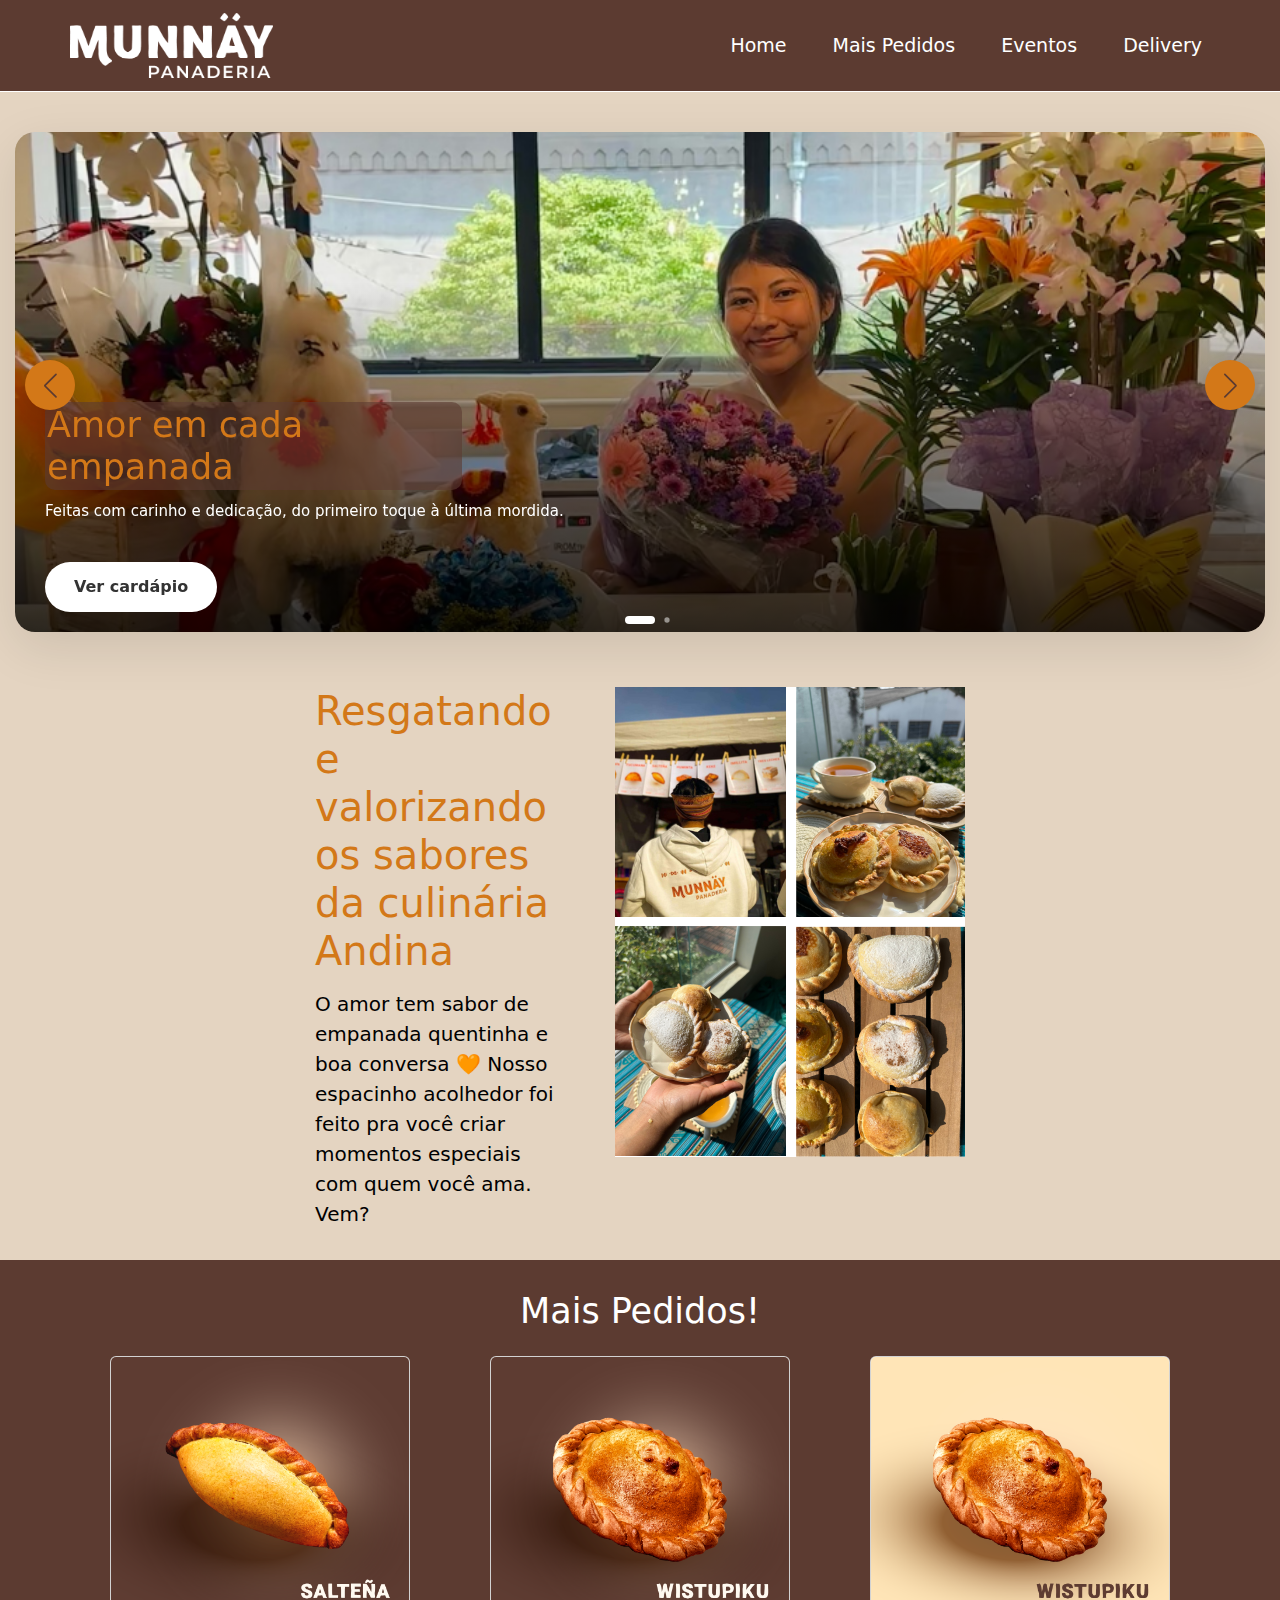
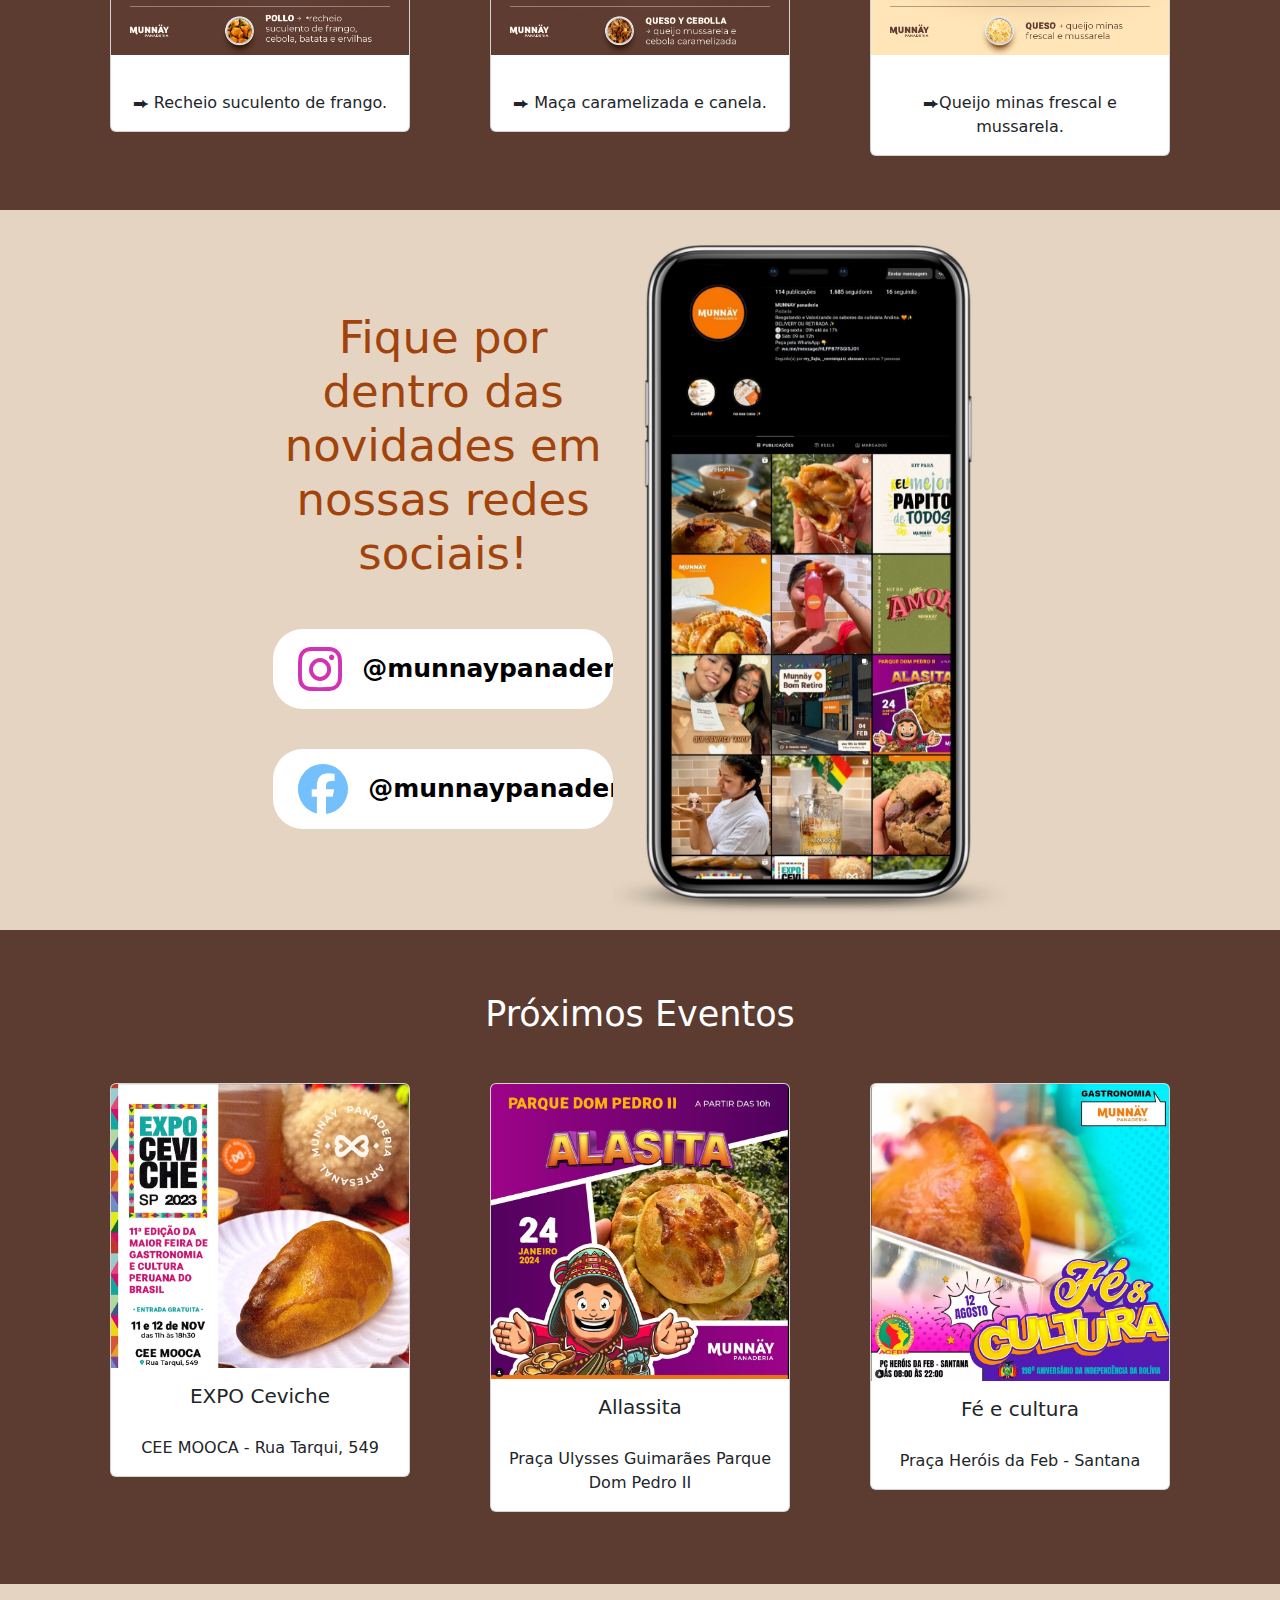
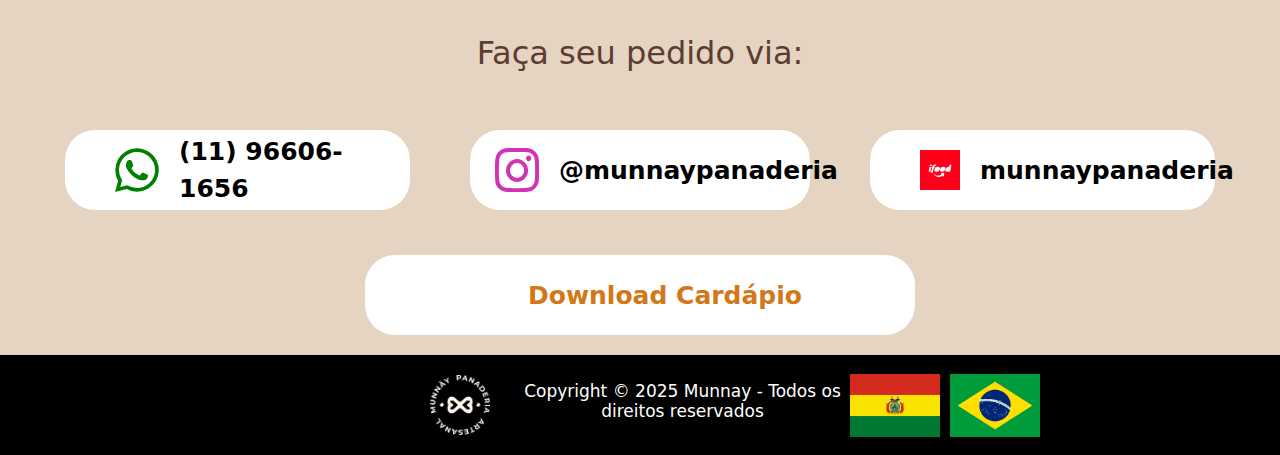
==== commit d1683d19: "Update index.html" ====
--- a/index.html
+++ b/index.html
@@ -158,8 +158,8 @@
                     <div class="card">
                         <img src="./assets/evento1.png" class="card-img-top img-fluid" alt="Evento 1">
                         <div class="card-body">
-                            <h5 class="card-title">Feira Andina</h5>
-                            <p class="card-text">Explore os sabores autênticos da culinária andina.</p>
+                            <h5 class="card-title">EXPO Ceviche</h5>
+                            <p class="card-text">CEE MOOCA - Rua Tarqui, 549</p>
                         </div>
                     </div>
                 </div>
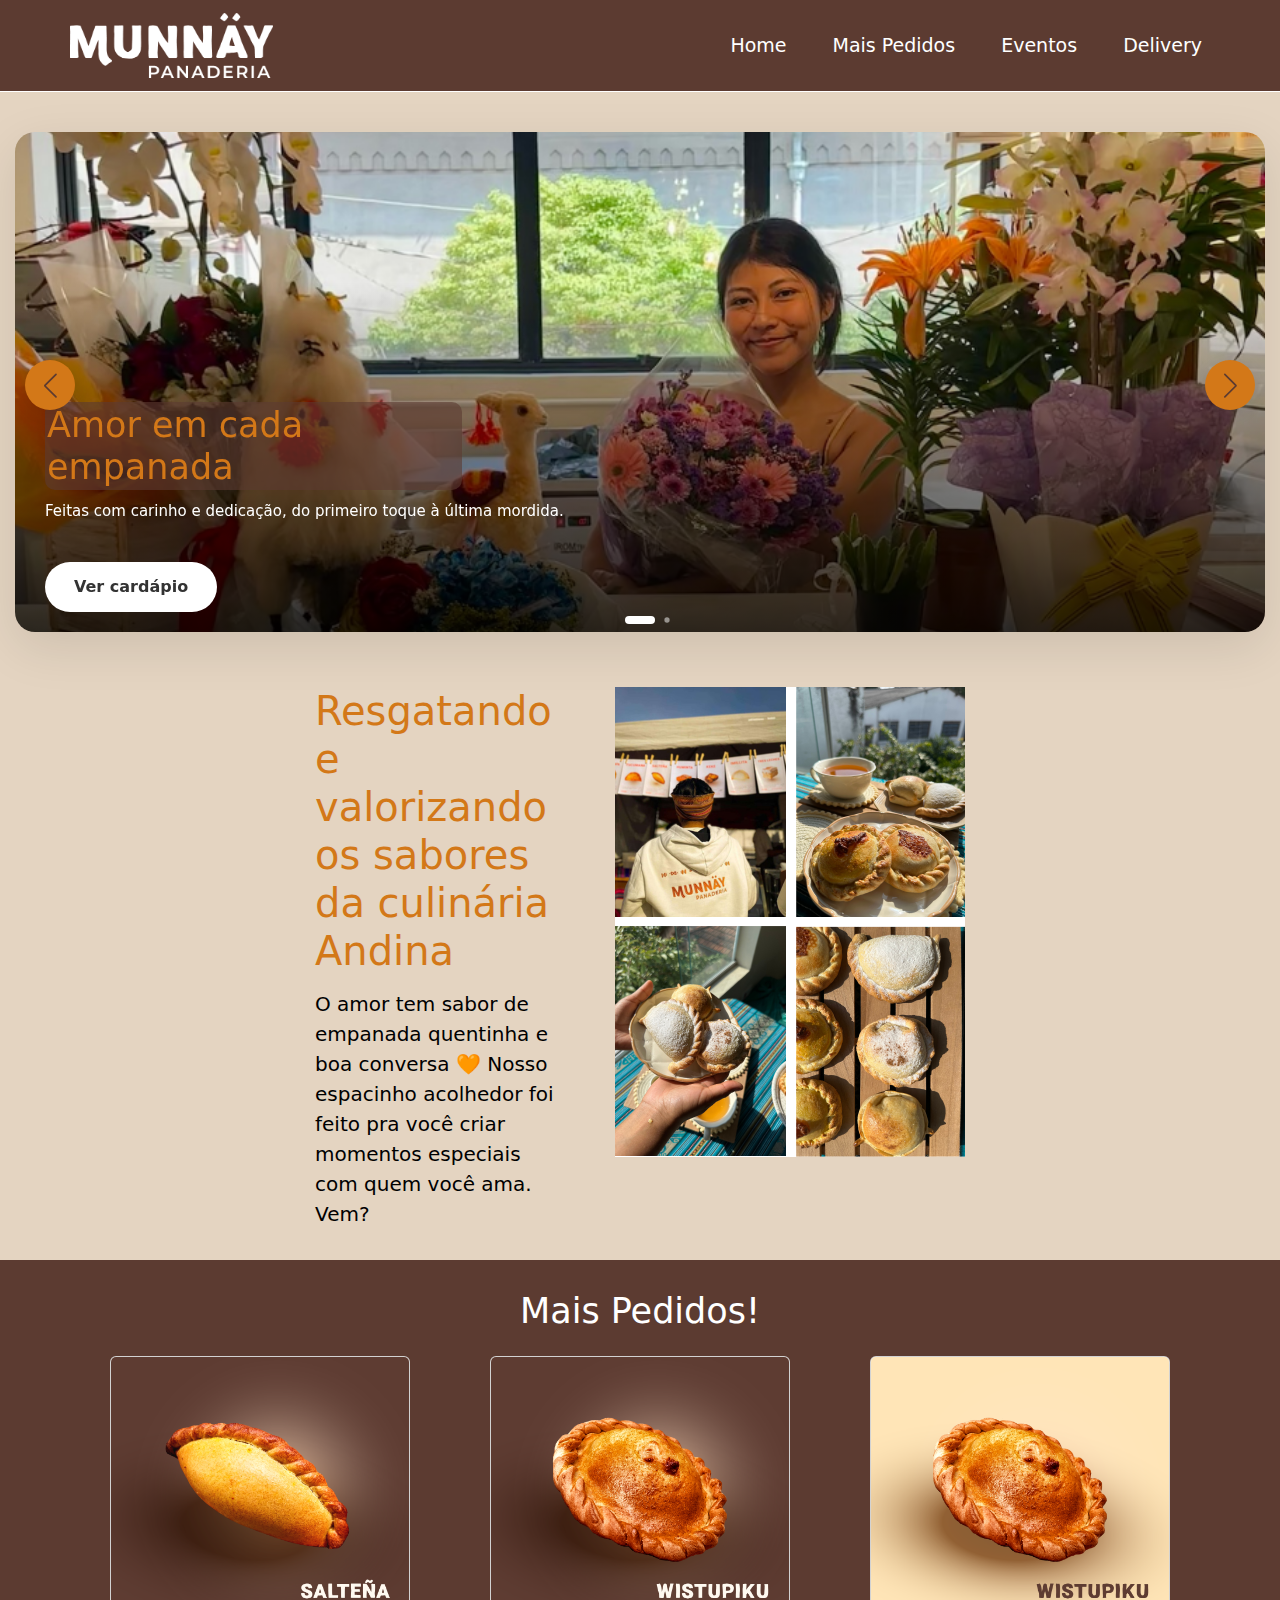
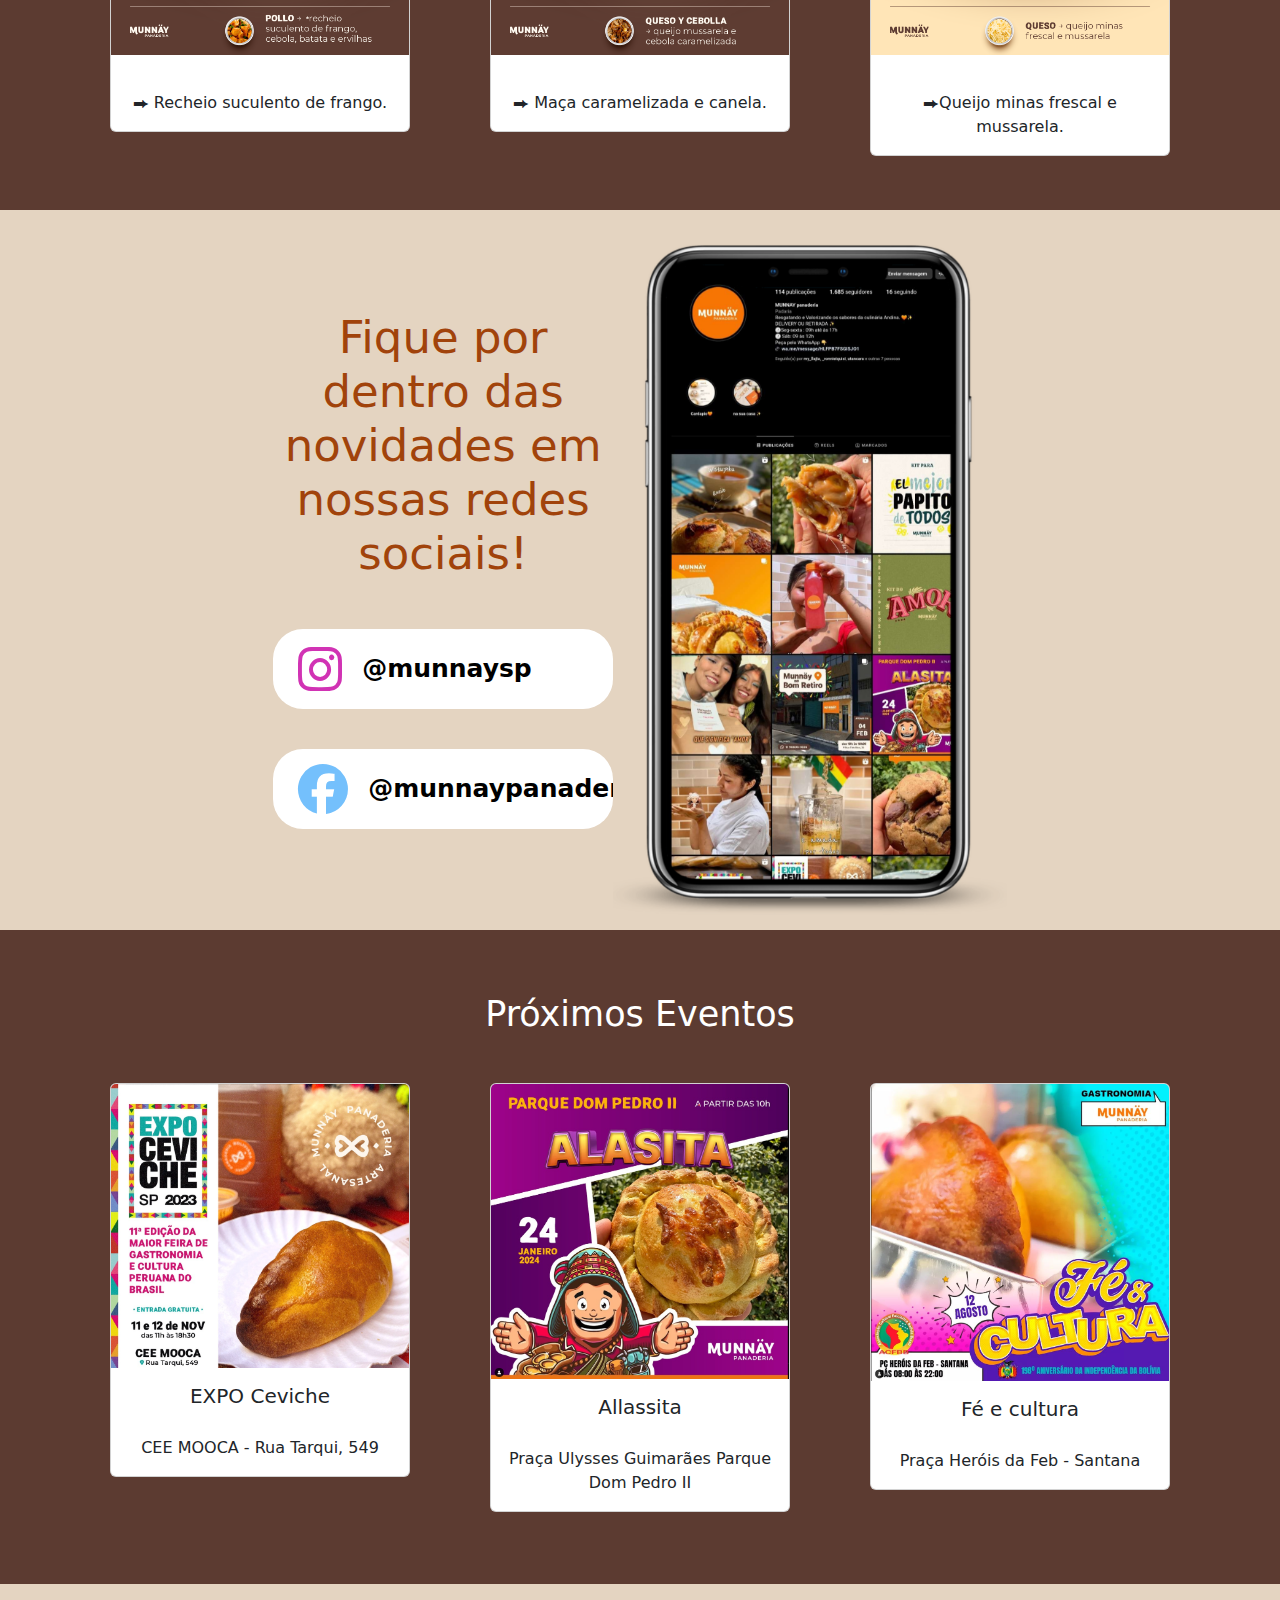
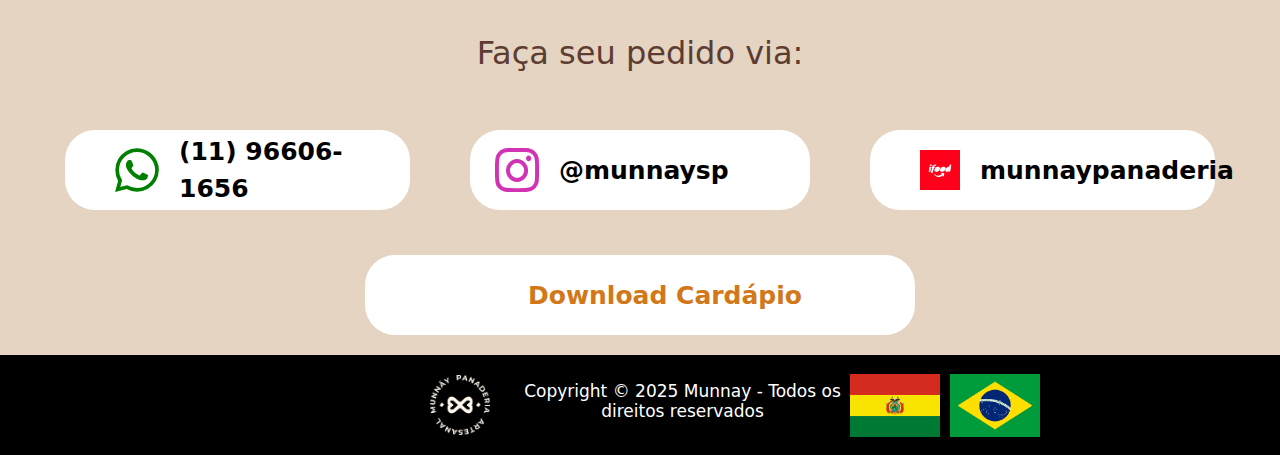
==== commit a7558101: "Update index.html" ====
--- a/index.html
+++ b/index.html
@@ -141,7 +141,7 @@
         <div class="mainredes">
             <h4 class="animate__animated animate__pulse  animate__infinite">Fique por dentro das novidades em nossas redes sociais!</h4>
             <a href="https://www.instagram.com/munnaypanaderia/" class="instagram" target="_blank"><i
-                    class="fa-brands fa-instagram" style="color: #d133b4; font-size: 50px"></i>@munnaypanaderia</a>
+                    class="fa-brands fa-instagram" style="color: #d133b4; font-size: 50px"></i>@munnaysp</a>
             <a href="https://www.facebook.com/munnaypanaderia/" class="facebook" target="_blank"><i
                     class="fa-brands fa-facebook" style="color: #74C0FC; font-size: 50px"></i>@munnaypanaderia</a>
         </div>
@@ -198,8 +198,8 @@
                 target="_blank"><i class="fa-brands fa-whatsapp" style="color: green; font-size: 50px"></i>(11)
                 96606-1656</a>
             <a href="https://www.instagram.com/munnaysp/" class="instagram" target="_blank"><i
-                    class="fa-brands fa-instagram" style="color: #d133b4; font-size: 50px"></i>@munnaypanaderia</a>
-            <a href="https://www.ifood.com.br/" class="ifood" target="_blank"><img src="./assets/Ifood.png" alt="ifood"
+                    class="fa-brands fa-instagram" style="color: #d133b4; font-size: 50px"></i>@munnaysp</a>
+            <a href="https://www.ifood.com.br/delivery/sao-paulo-sp/munnay-empanadas-andinas-bom-retiro" class="ifood" target="_blank"><img src="./assets/Ifood.png" alt="ifood"
                     height="40px" width="40px">munnaypanaderia</a>
 
         </article>
